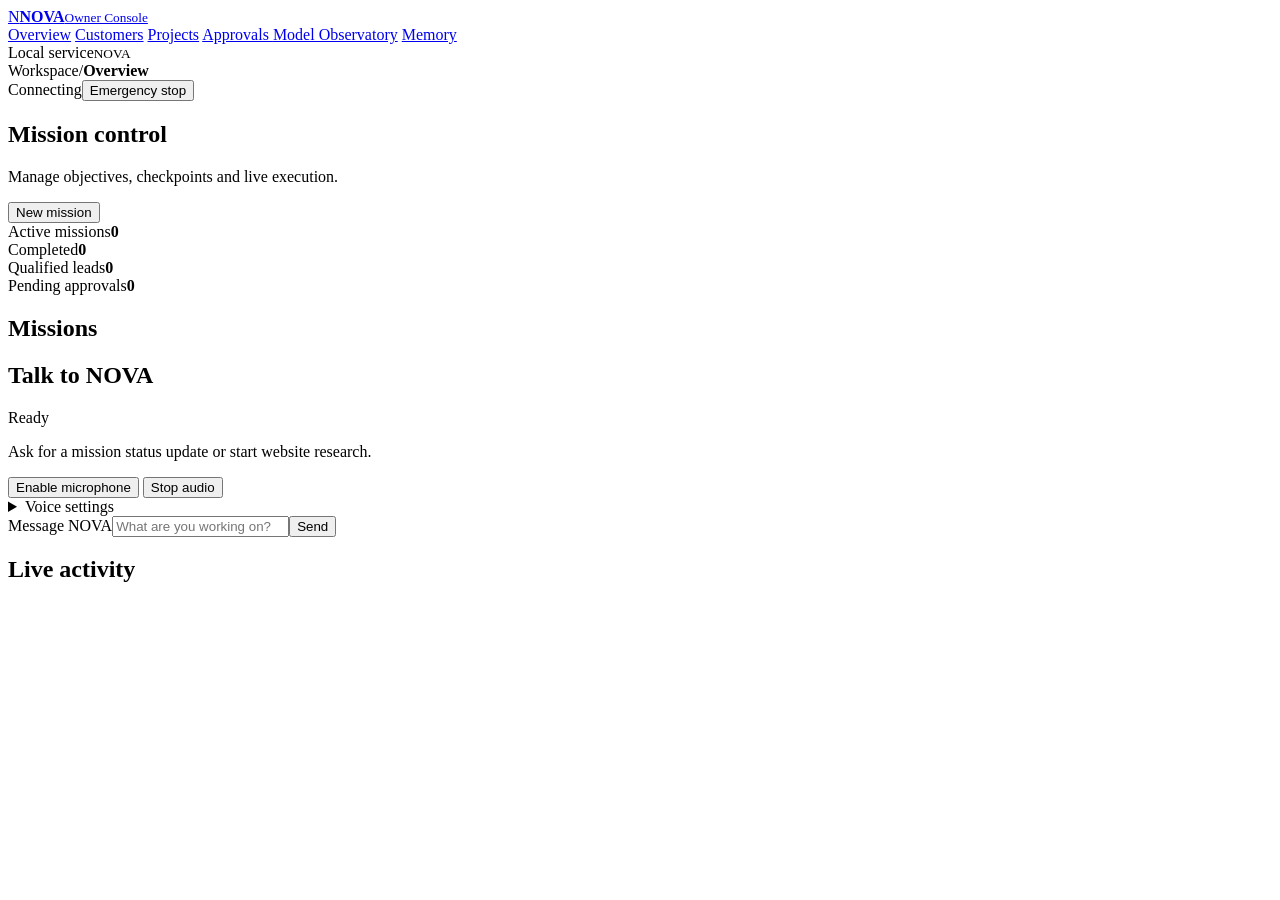
==== nova/static/index.html @ 225dbf3e "Checkpoint NOVA before the 2.0 upgrade" ====
<!doctype html>
<html lang="en">
<head>
<meta charset="utf-8">
<meta name="viewport" content="width=device-width, initial-scale=1">
<title>NOVA | Owner Console</title>
<link rel="stylesheet" href="/static/dashboard.css">
<script src="/static/dashboard.js" type="module"></script>
</head>
<body>
<div class="shell">
  <aside class="sidebar">
    <a class="identity" href="#overview"><span class="mark" aria-hidden="true">N</span><span><strong>NOVA</strong><small>Owner Console</small></span></a>
    <nav aria-label="Workspace">
      <a href="#overview" aria-current="page">Overview</a>
      <a href="#leads">Customers</a>
      <a href="#projects">Projects</a>
      <a href="#approvals">Approvals <span id="review-count" class="nav-count" hidden></span></a>
      <a href="#models">Model Observatory</a>
      <a href="#memory">Memory</a>
    </nav>
    <div class="sidebar-foot"><span class="presence" aria-hidden="true"></span><span>Local service</span><small id="version">NOVA</small></div>
  </aside>
  <main>
    <header class="topbar">
      <div><span class="prefix">Workspace</span><span class="divider" aria-hidden="true">/</span><strong id="breadcrumb">Overview</strong></div>
      <div class="top-actions"><span id="feed-status" class="connection">Connecting</span><button id="stop" class="quiet danger" type="button">Emergency stop</button></div>
    </header>
    <div class="content">
      <p id="banner" class="banner" role="status" hidden></p>
      <section id="overview" class="view">
        <div class="page-heading"><div><h1>Mission control</h1><p>Manage objectives, checkpoints and live execution.</p></div><button id="open-mission" type="button" class="primary">New mission</button></div>
        <div class="metrics" aria-label="Operational totals">
          <div><span>Active missions</span><strong id="active-count">0</strong></div>
          <div><span>Completed</span><strong id="completed-count">0</strong></div>
          <div><span>Qualified leads</span><strong id="qualified-count">0</strong></div>
          <div><span>Pending approvals</span><strong id="pending-count">0</strong></div>
        </div>
        <div class="workgrid">
          <section class="panel missions"><div class="panel-heading"><h2>Missions</h2><span id="mission-count" class="tip"></span></div><div id="tasks" class="list"></div></section>
        <section class="panel conversation">
          <div class="panel-heading"><h2>Talk to NOVA</h2><span id="voice-state" class="pill">Ready</span></div>
          <div class="conversation-body">
            <div id="response" class="response" aria-live="polite"><p>Ask for a mission status update or start website research.</p></div>
            <div class="voice-actions">
              <button id="voice-toggle" type="button" aria-pressed="false" class="secondary">Enable microphone</button>
              <button id="interrupt" type="button" class="quiet">Stop audio</button>
              <span id="voice-metrics" class="tip"></span>
            </div>
            <details class="voice-settings"><summary>Voice settings</summary>
              <div class="voice-controls">
                <label>Voice <select id="voice-choice"><option value="">Configured Magpie voice</option></select></label>
                <label>Volume <input id="volume" type="range" min="0" max="1" step=".1" value=".8"></label>
                <label>Playback speed <input id="rate" type="range" min=".75" max="1.5" step=".05" value="1"></label>
                <label class="check"><input id="headphones" type="checkbox"> Headphone barge-in</label>
                <label class="check"><input id="notifications" type="checkbox"> Speak mission updates</label>
              </div>
              <p class="tip" id="voice-mode">With speakers, use Stop audio before speaking over playback.</p>
            </details>
            <form id="chat" class="chat"><label class="sr-only" for="text">Message NOVA</label><input id="text" name="text" placeholder="What are you working on?" required maxlength="1400" autocomplete="off"><button id="send" class="primary" type="submit">Send</button></form>
          </div>
        </section>
          <section class="panel activity"><div class="panel-heading"><h2>Live activity</h2><span class="tip" id="event-count"></span></div><ol id="events" class="timeline list"></ol></section>
        </div>
      </section>
      <section id="leads" class="view" hidden><div class="page-heading"><div><h1>Customers</h1><p>Public website observations and opportunity scores.</p></div></div><div id="lead-list" class="panel list"></div></section>
      <section id="projects" class="view" hidden><div class="page-heading"><div><h1>Projects</h1><p>Local concepts, verification screenshots and proposal files.</p></div></div><div id="project-list" class="panel list"></div></section>
      <section id="approvals" class="view" hidden><div class="page-heading"><div><h1>Approvals</h1><p>Review the proposal and record your decision.</p></div></div><div id="approval-list" class="panel list"></div></section>
      <section id="models" class="view" hidden>
        <div class="page-heading"><div><h1>Model observatory</h1><p>NVIDIA routes and recorded inference usage.</p></div><button id="check-providers" type="button" class="secondary">Refresh NVIDIA access</button></div>
        <div id="routes" class="panel list"></div><div id="usage" class="panel list"></div>
      </section>
      <section id="memory" class="view" hidden>
        <div class="page-heading"><div><h1>Memory</h1><p>Search recorded observations from completed missions.</p></div></div>
        <form id="memory-form" class="chat standalone"><label class="sr-only" for="memory-query">Search memory</label><input id="memory-query" maxlength="300" placeholder="Search observations"><button type="submit" class="primary">Search</button></form>
        <div id="memory-list" class="panel list"></div>
      </section>
    </div>
  </main>
</div>
<dialog id="mission-dialog">
  <div class="panel-heading"><h2>New mission</h2><button class="quiet" data-close="mission-dialog" type="button">Close</button></div>
  <form id="mission-form" class="dialog-body">
    <label>Mission title<input id="mission-title" required minlength="3" maxlength="140" placeholder="Website review"></label>
    <div class="fields"><label>Workflow<select id="workflow"><option value="website">Website research and concept</option><option value="brief">NVIDIA planning brief</option></select></label>
      <label>Priority<select id="priority"><option value="3">Low</option><option value="5" selected>Normal</option><option value="8">High</option></select></label></div>
    <div id="candidate-fields"><label for="candidates">Public websites</label><textarea id="candidates" rows="4" placeholder="Business name | https://example.com/"></textarea>
      <div class="field-note"><span>One business per line, up to five.</span><button id="load-preset" class="quiet" type="button">Use Hyderabad studio list</button></div>
      <label>Public directory URL instead<input id="directory-url" type="url" maxlength="500" placeholder="https://example.com/business-guide"></label></div>
    <label id="objective-field" hidden>Objective<textarea id="objective" rows="4" maxlength="1600"></textarea></label>
    <div class="fields"><label>Start time <input id="run-at" type="datetime-local"></label><label>Dependency <select id="dependency"><option value="">None</option></select></label></div>
    <p id="form-error" class="form-error" role="alert" hidden></p>
    <button id="queue-mission" class="primary" type="submit">Queue mission</button>
  </form>
</dialog>
<dialog id="details-dialog"><div class="panel-heading"><h2 id="detail-title">Mission details</h2><button class="quiet" data-close="details-dialog" type="button">Close</button></div><div id="detail-body" class="dialog-body"></div></dialog>
</body>
</html>
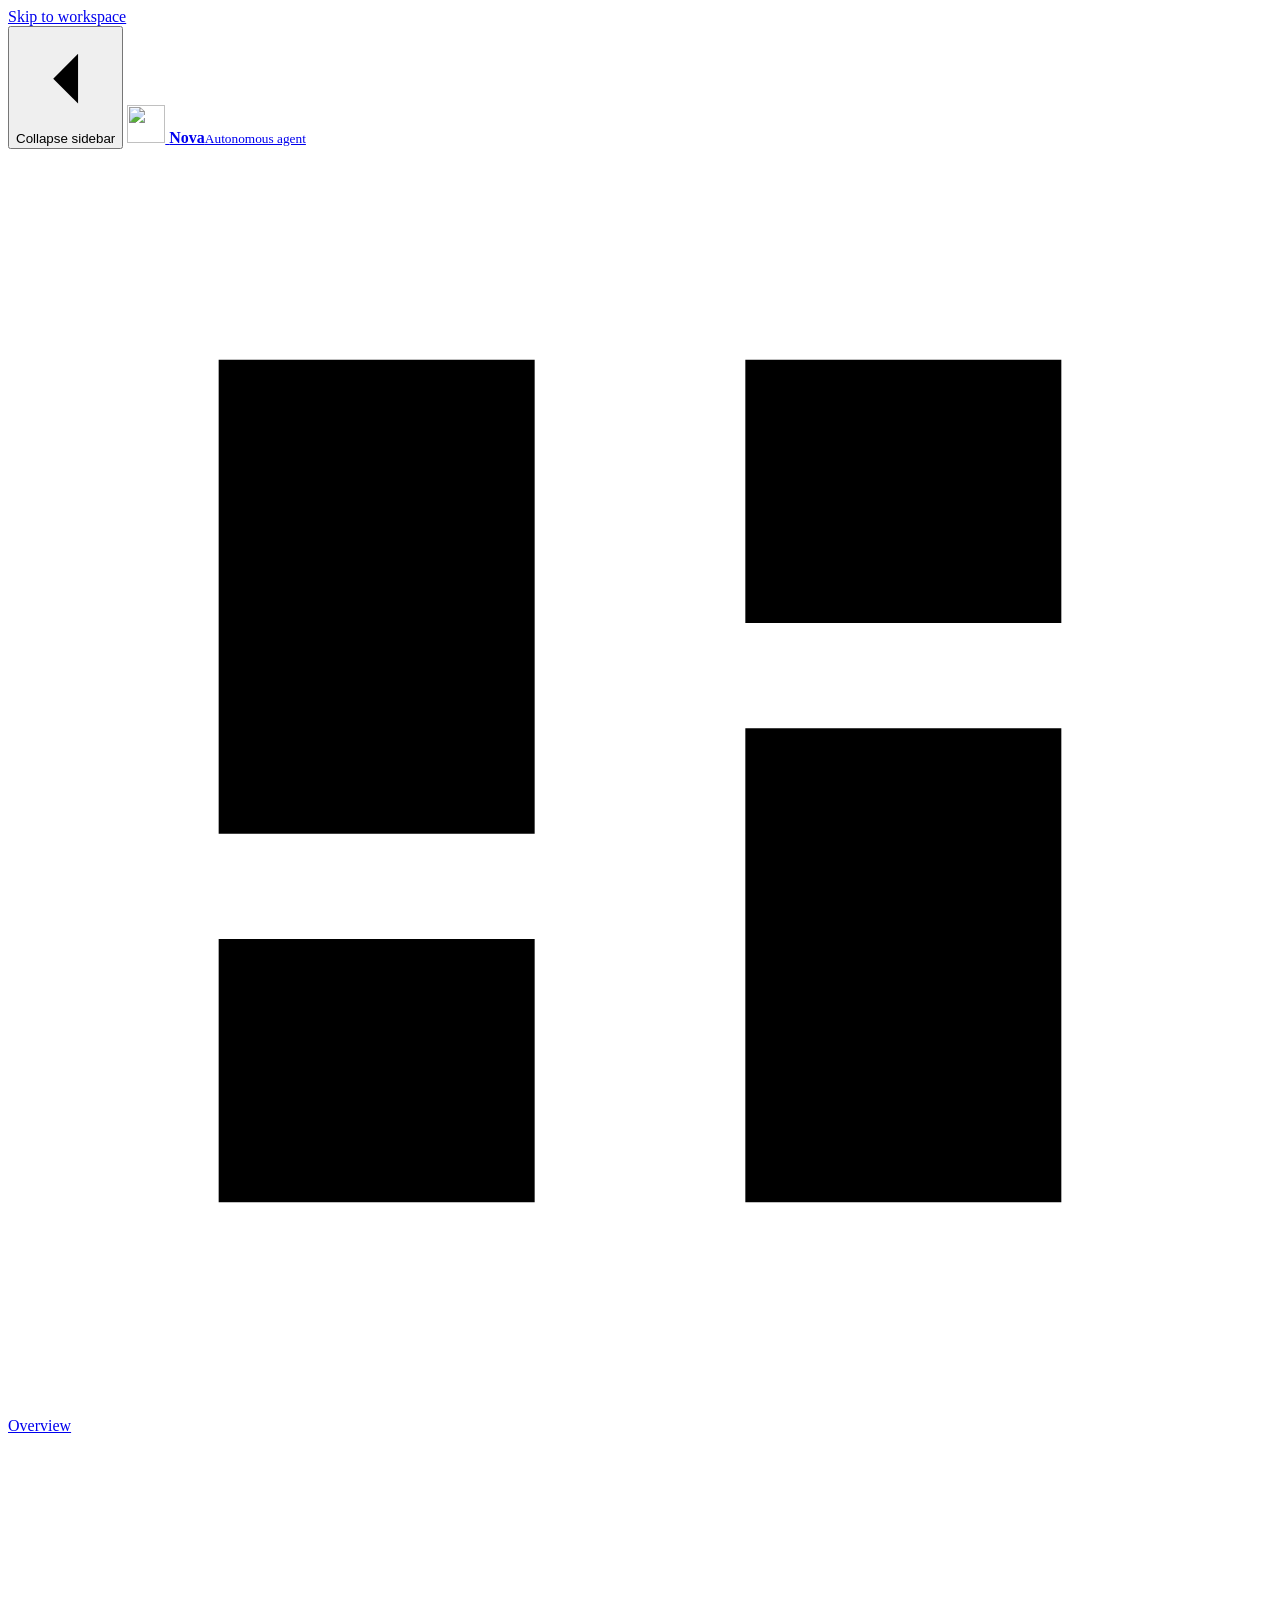
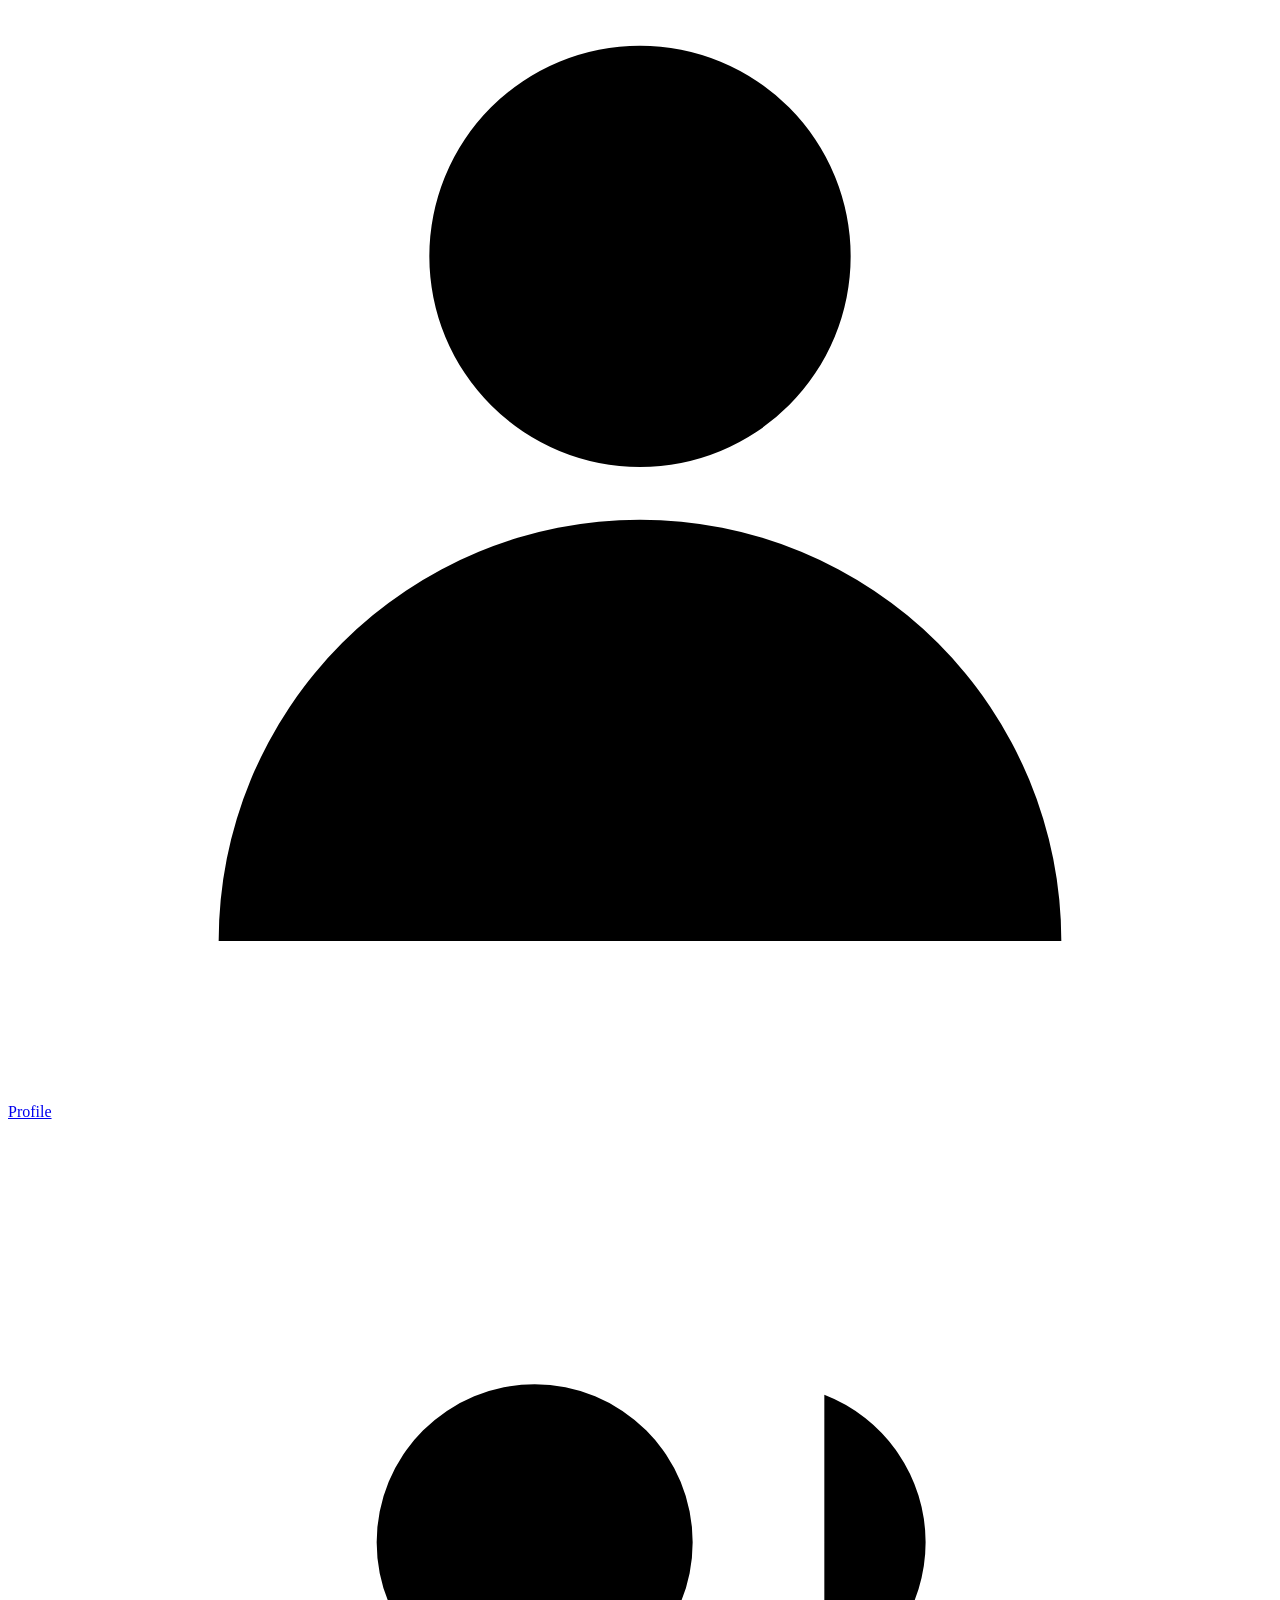
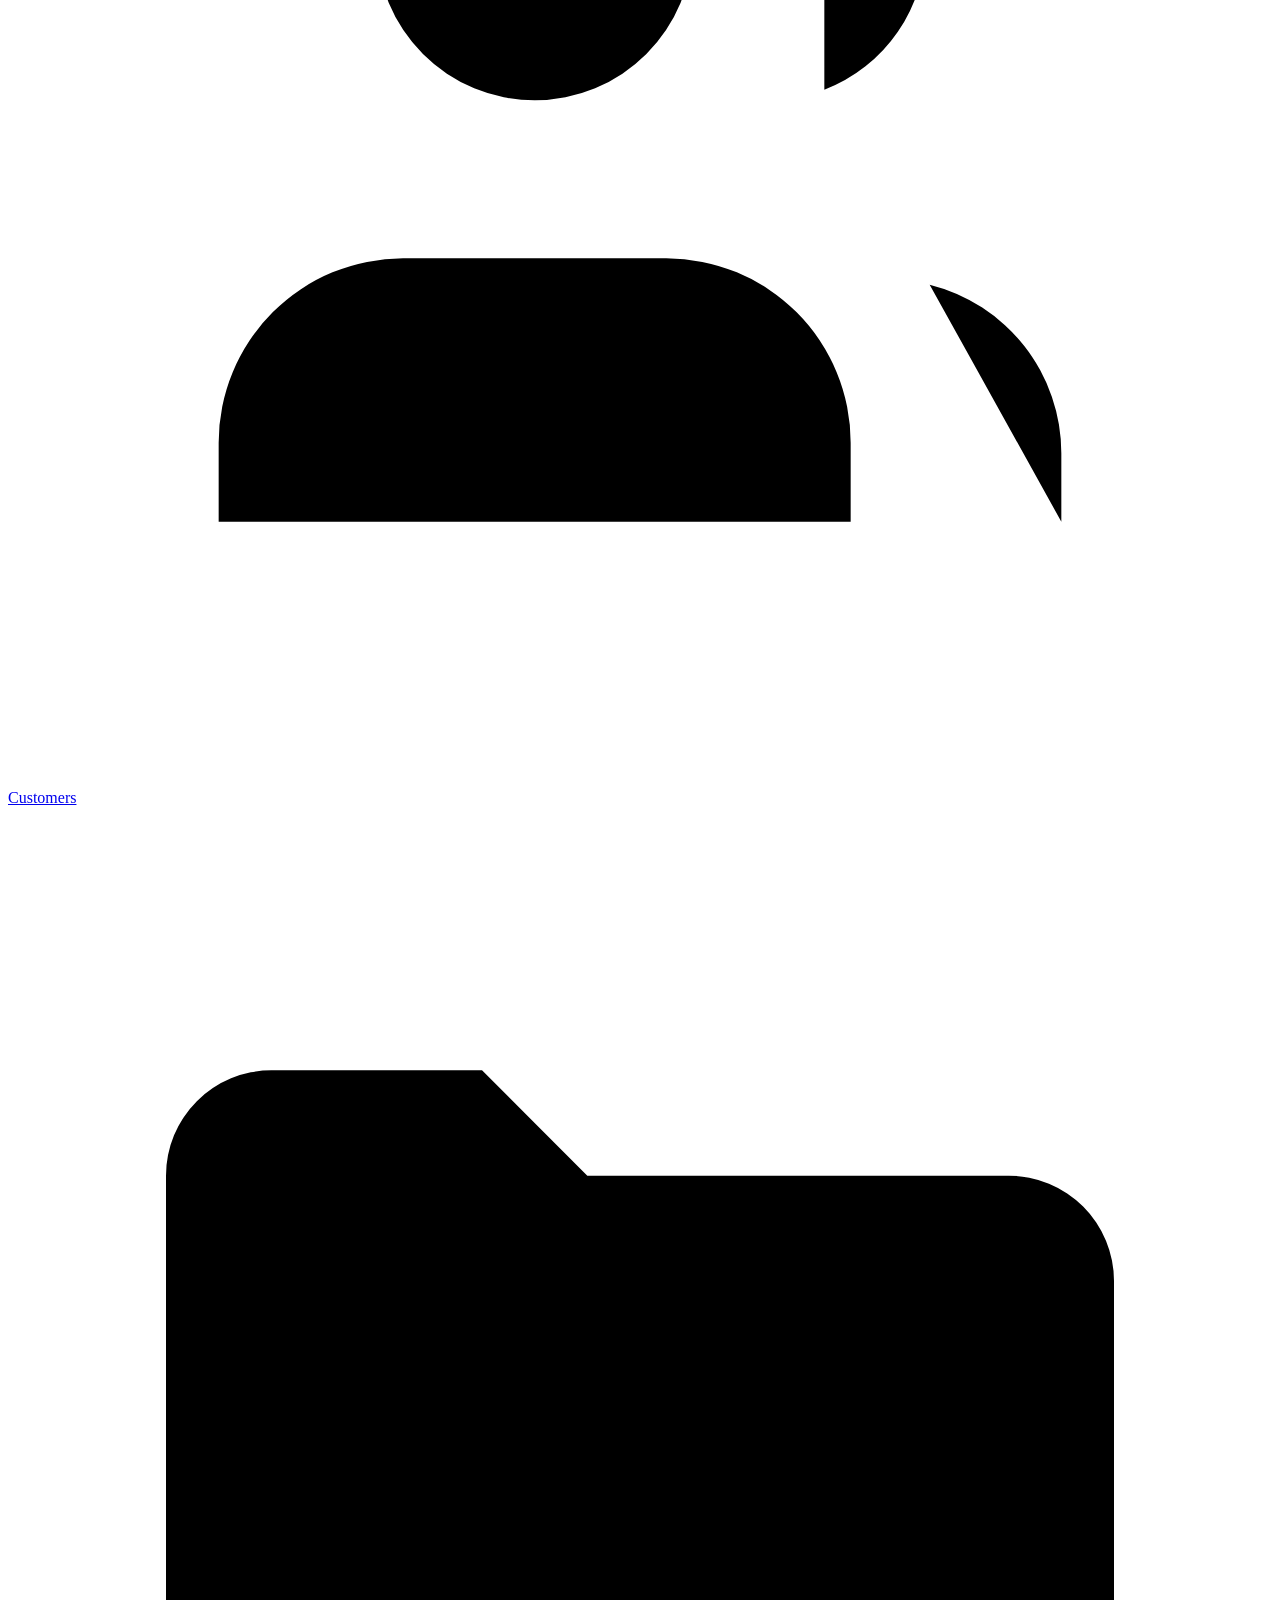
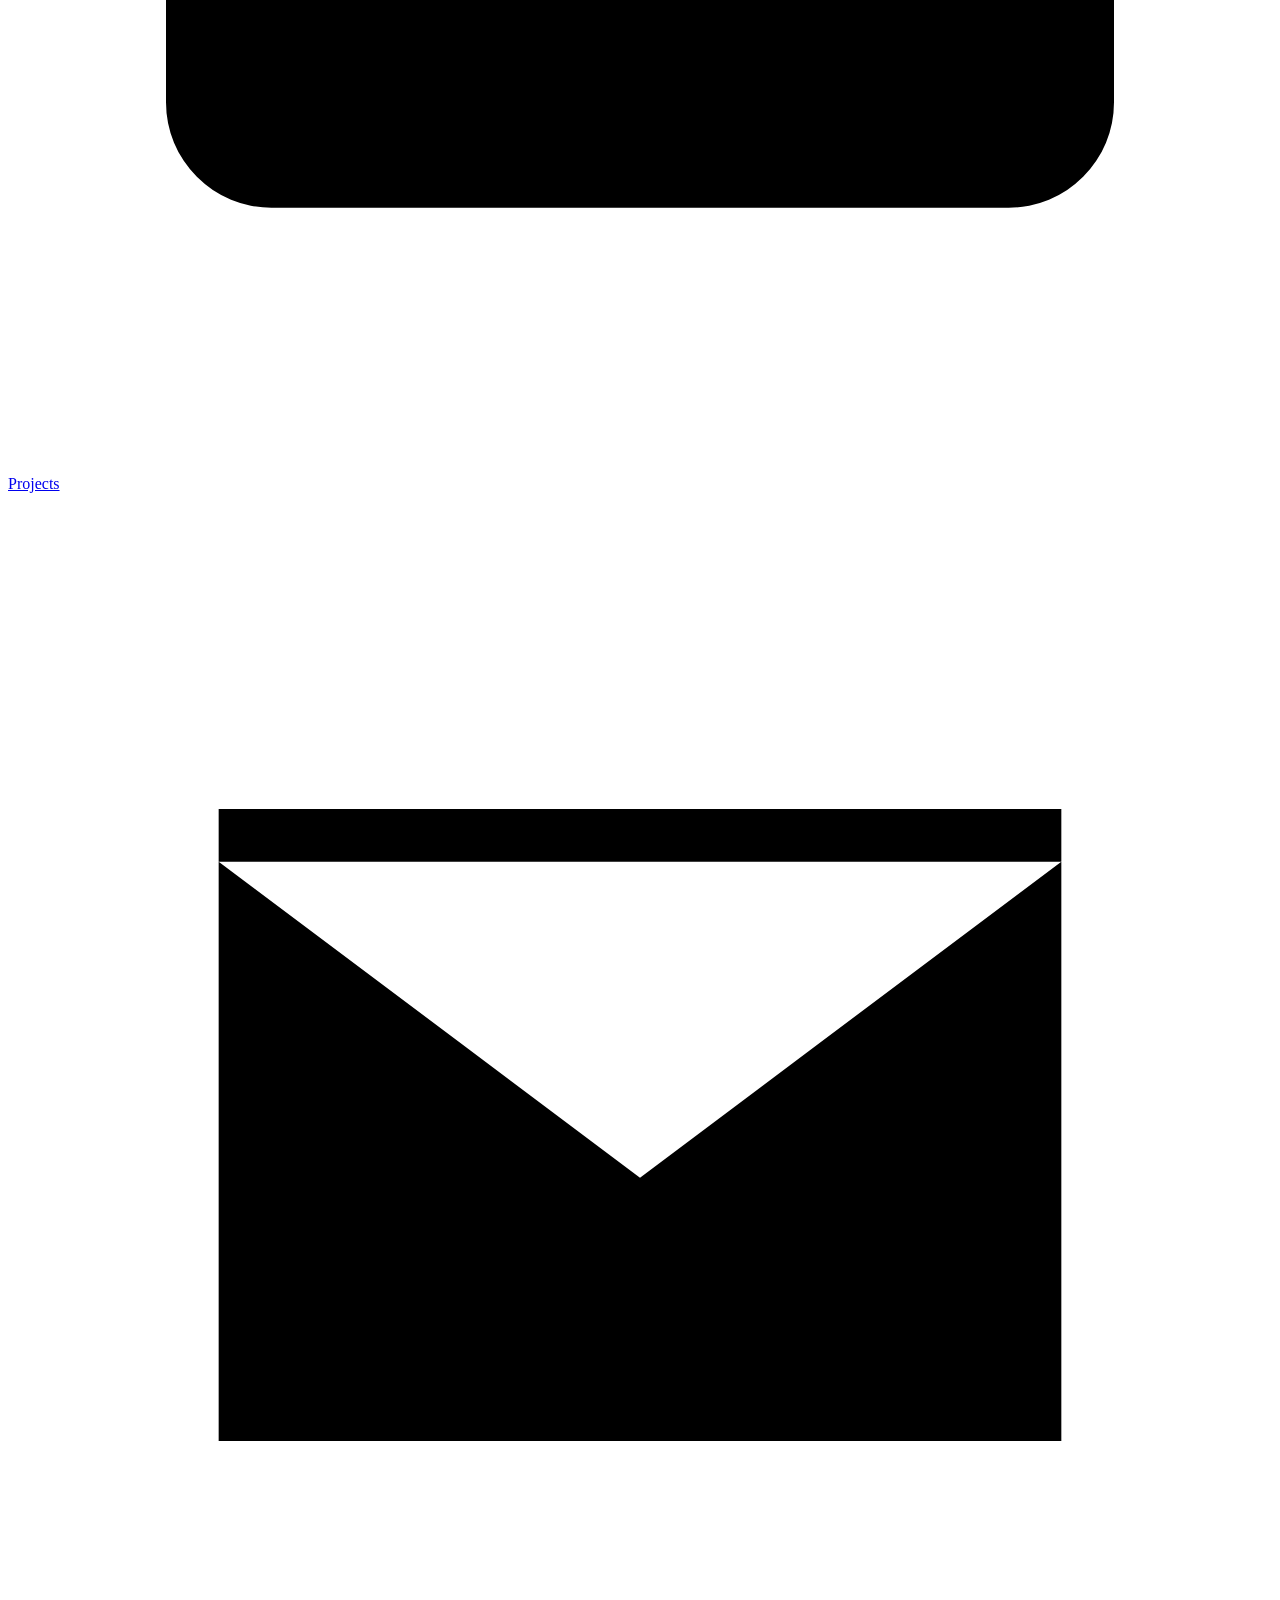
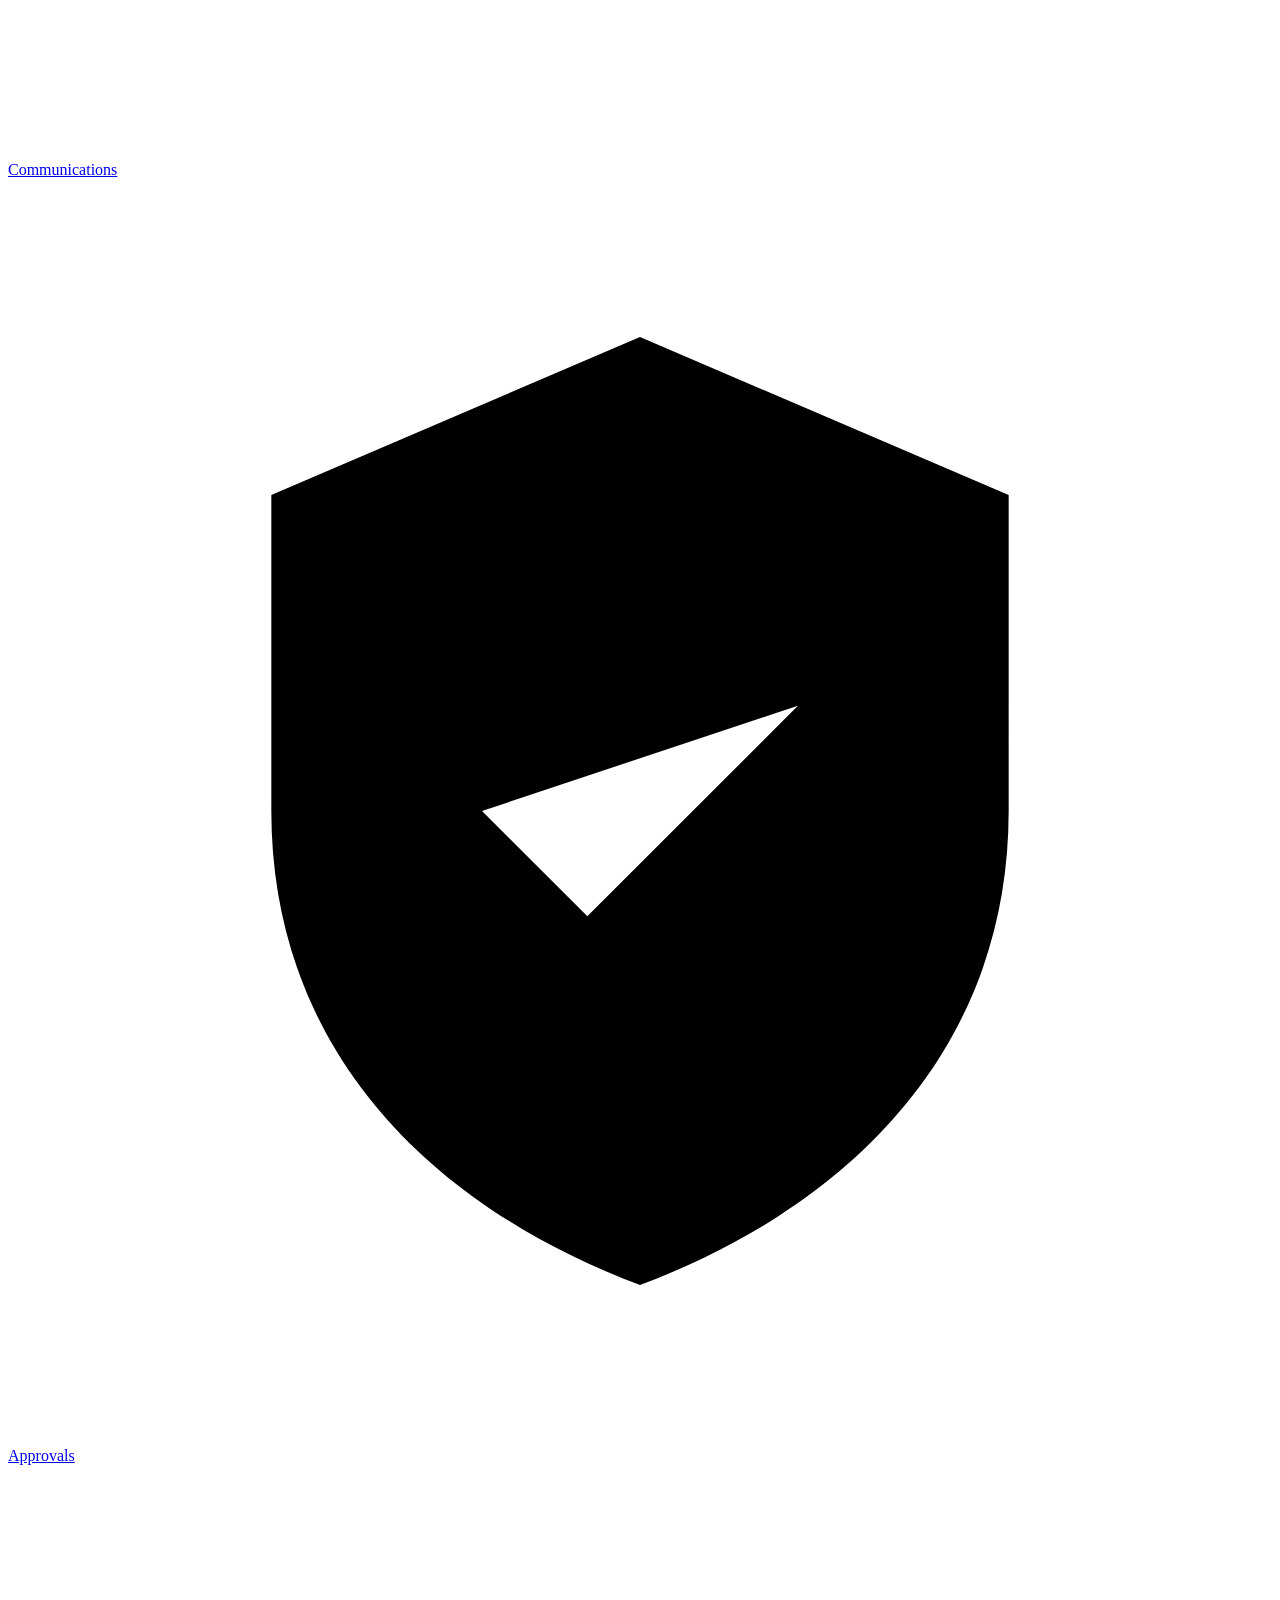
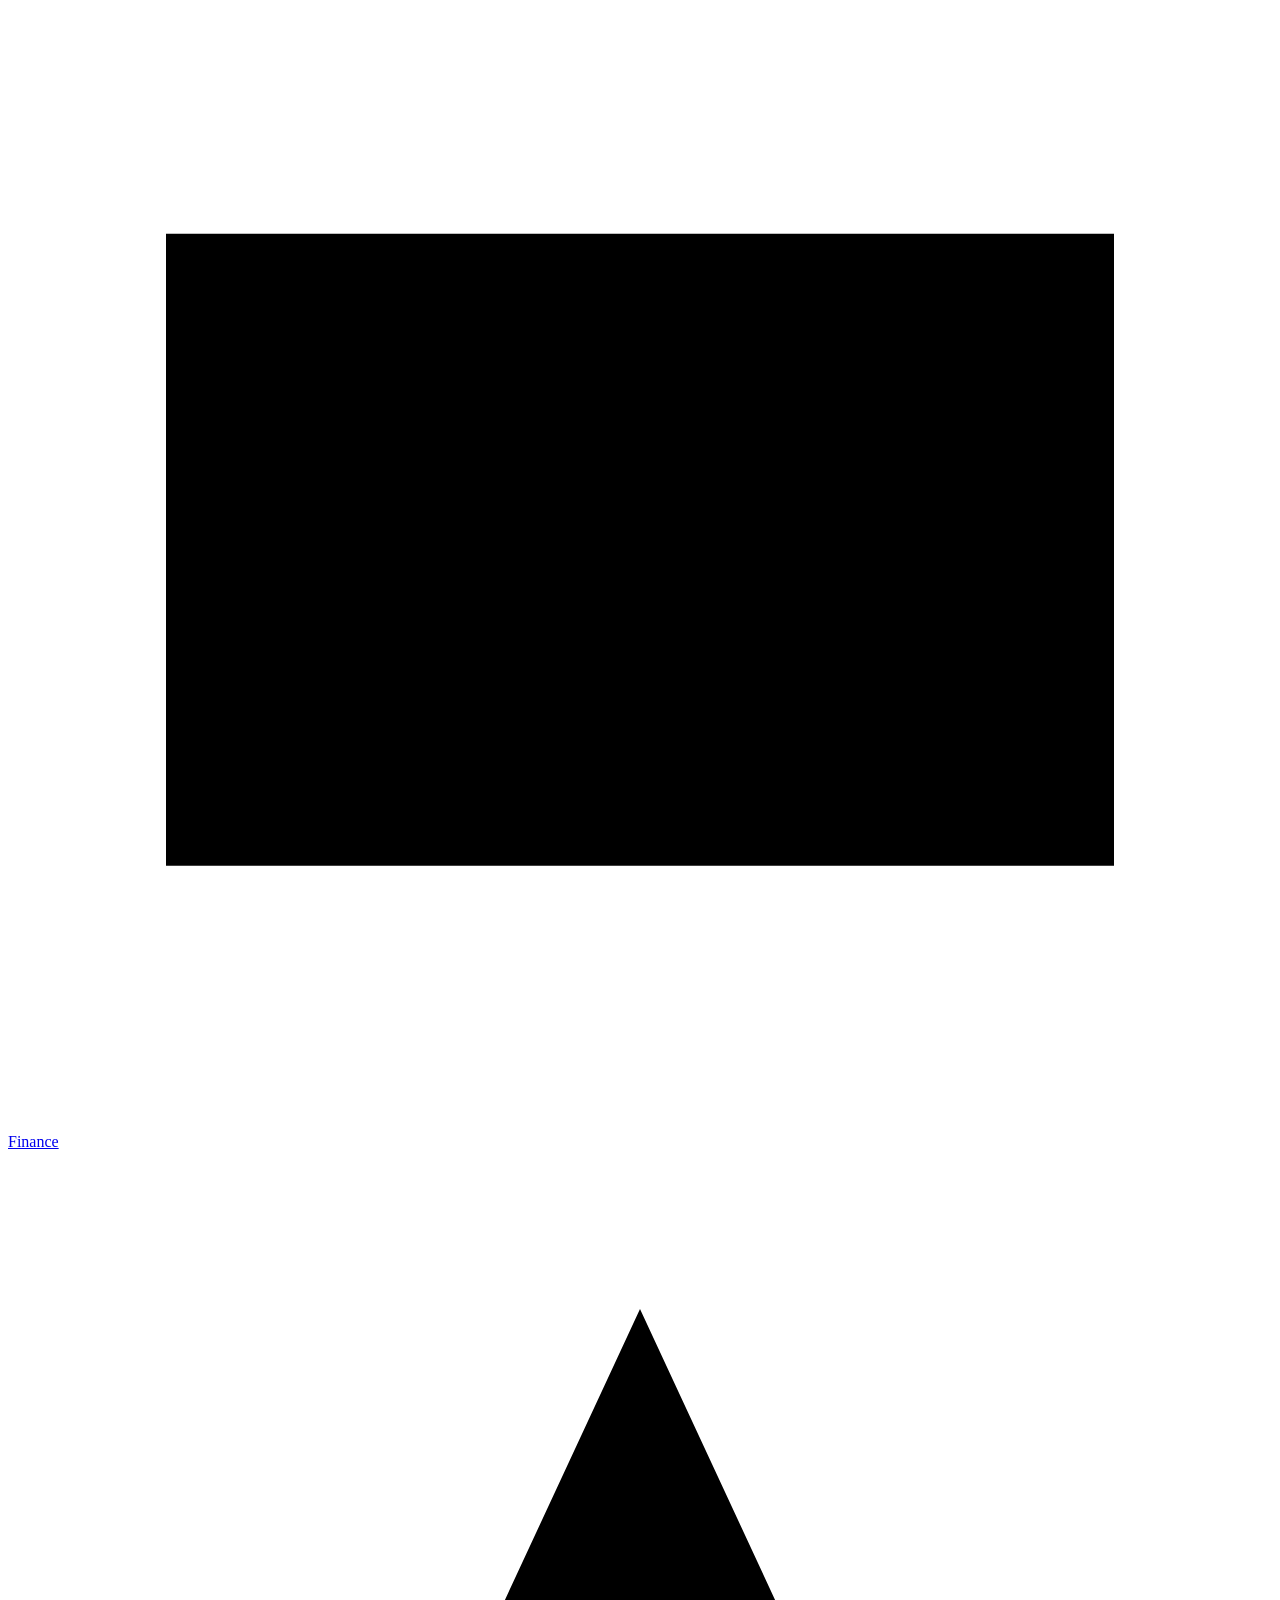
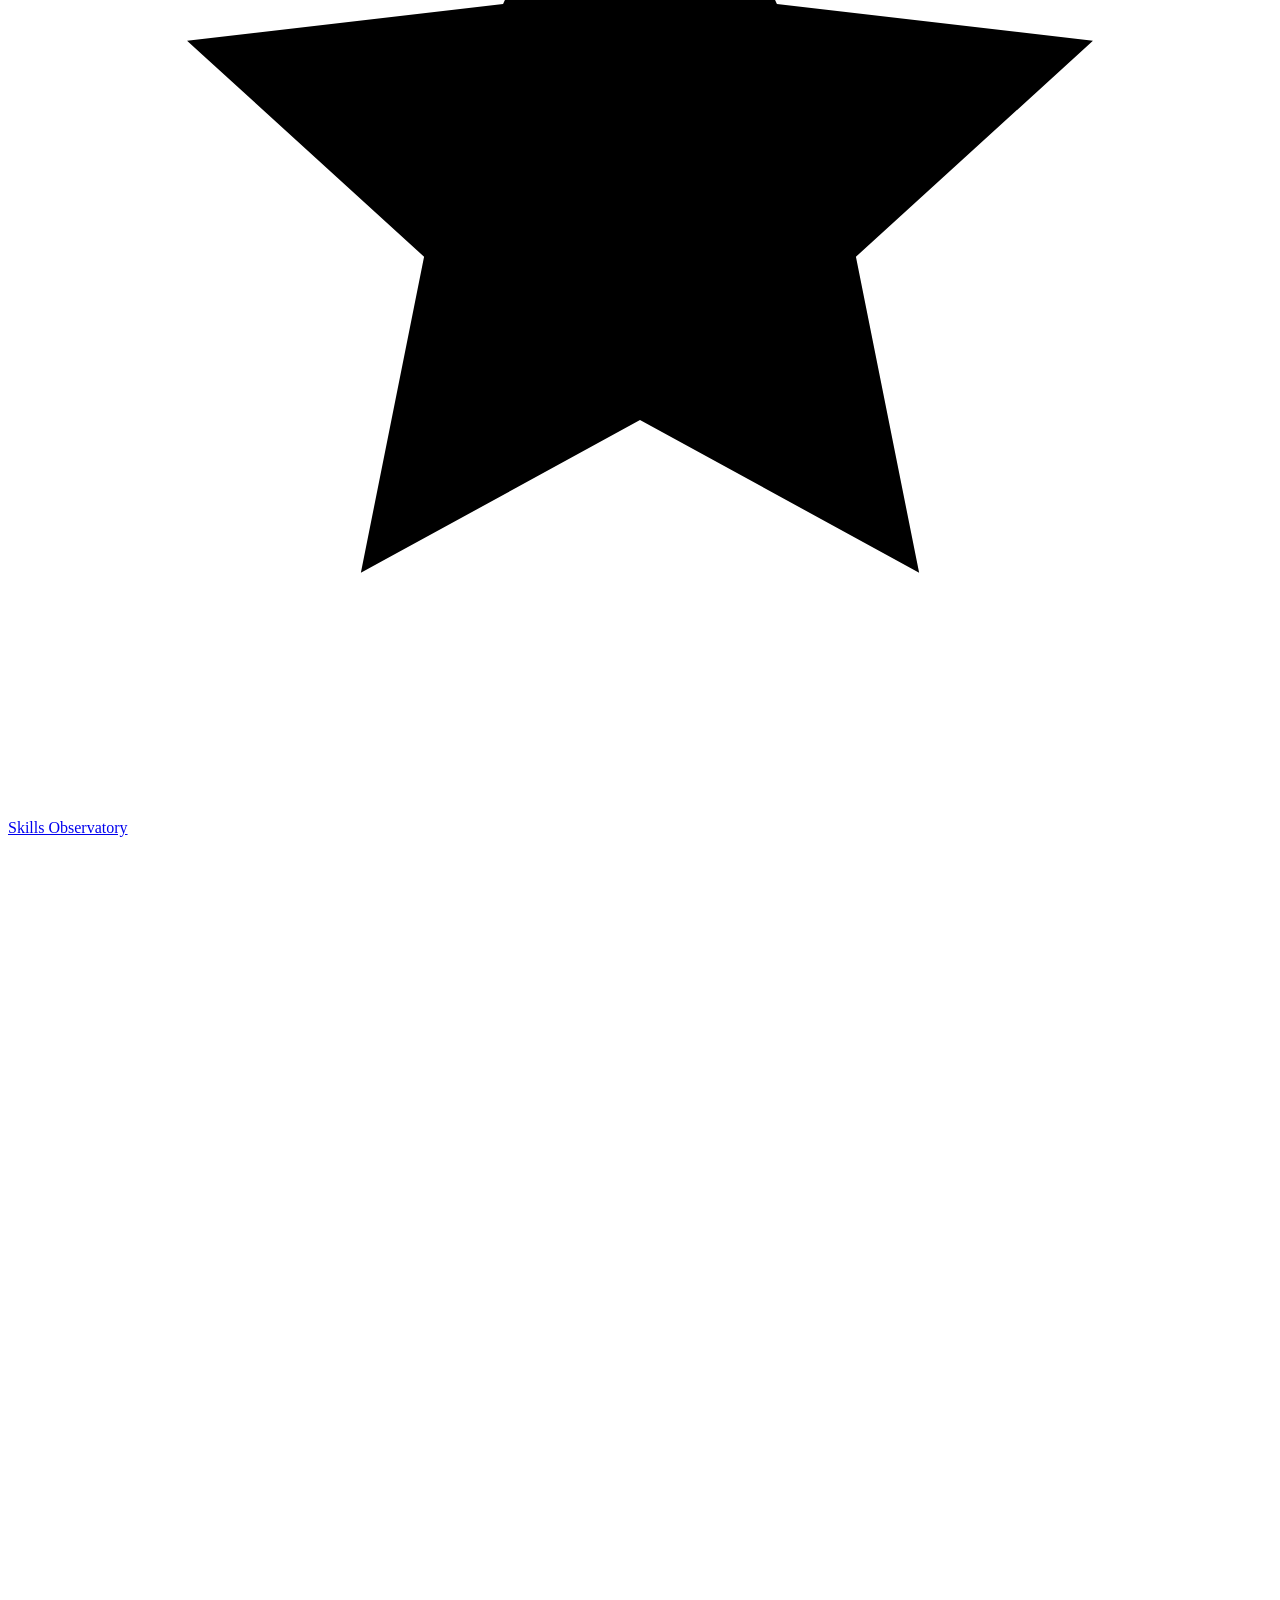
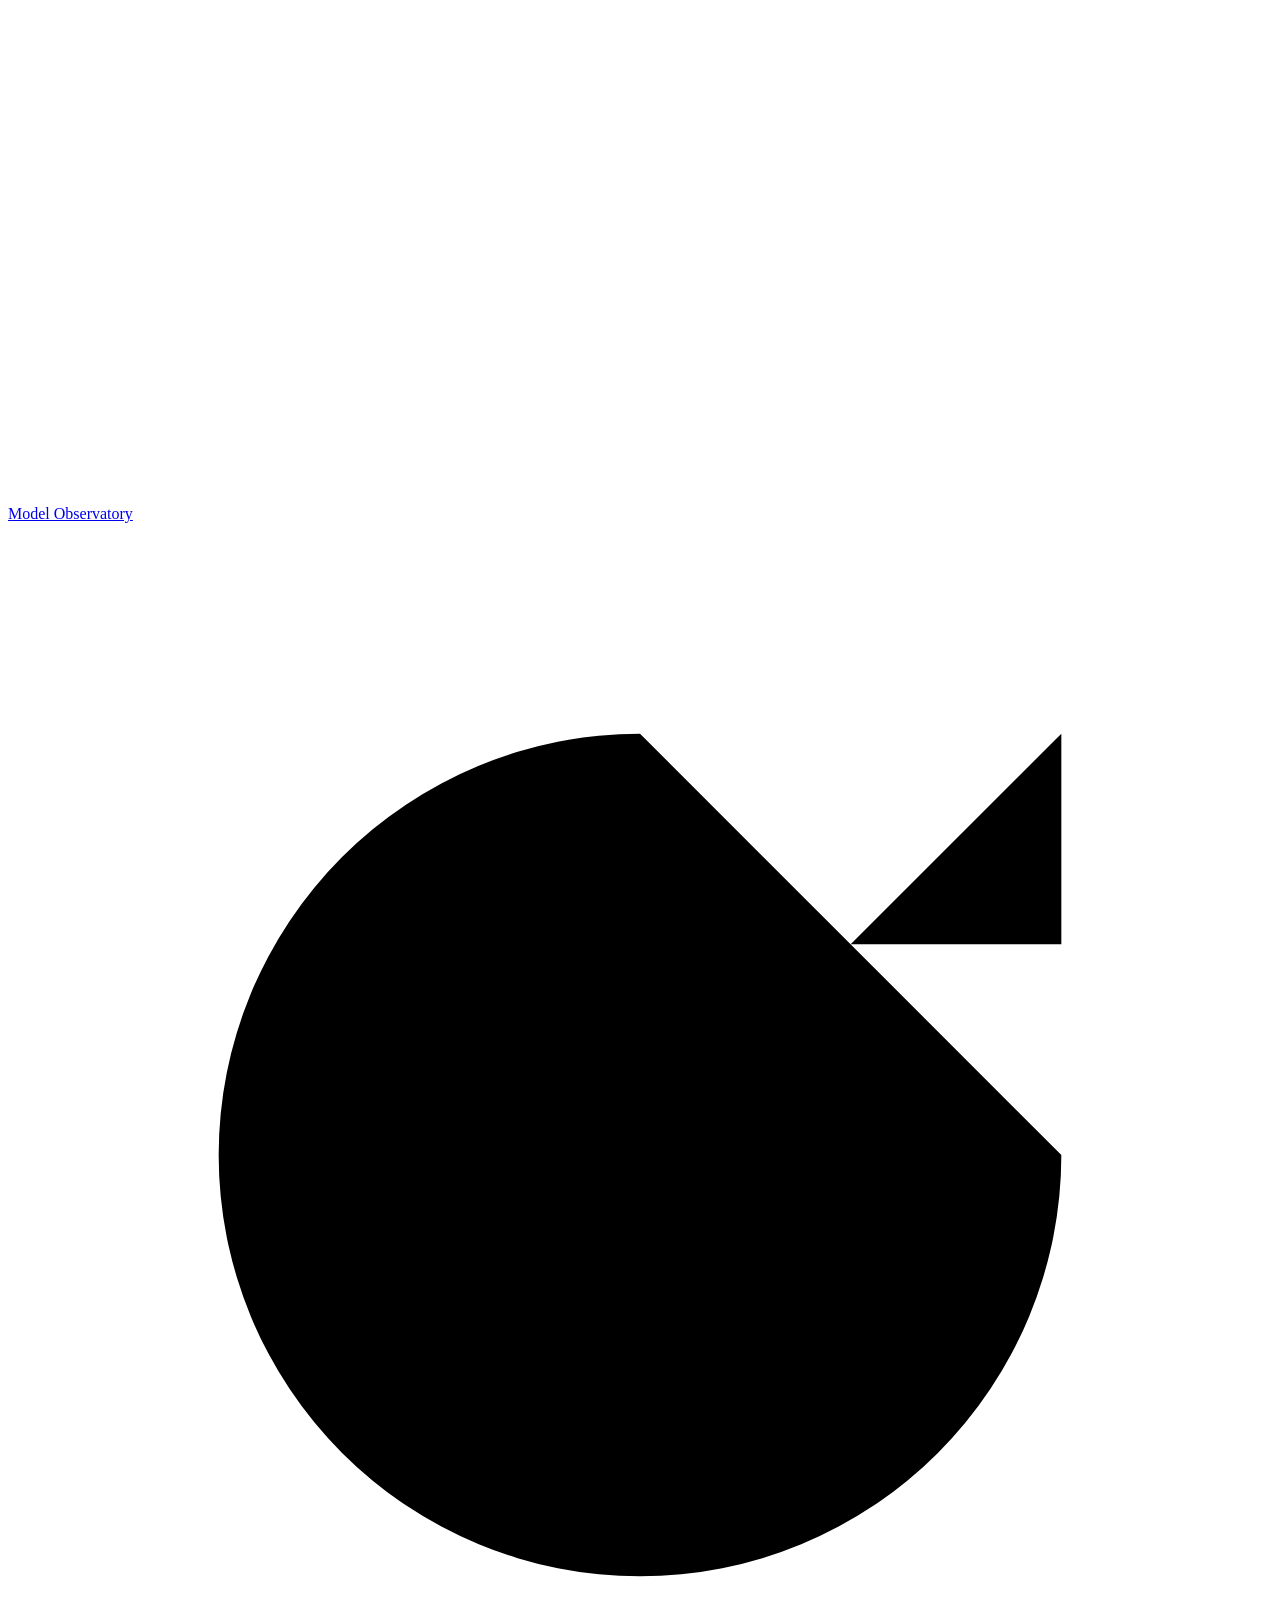
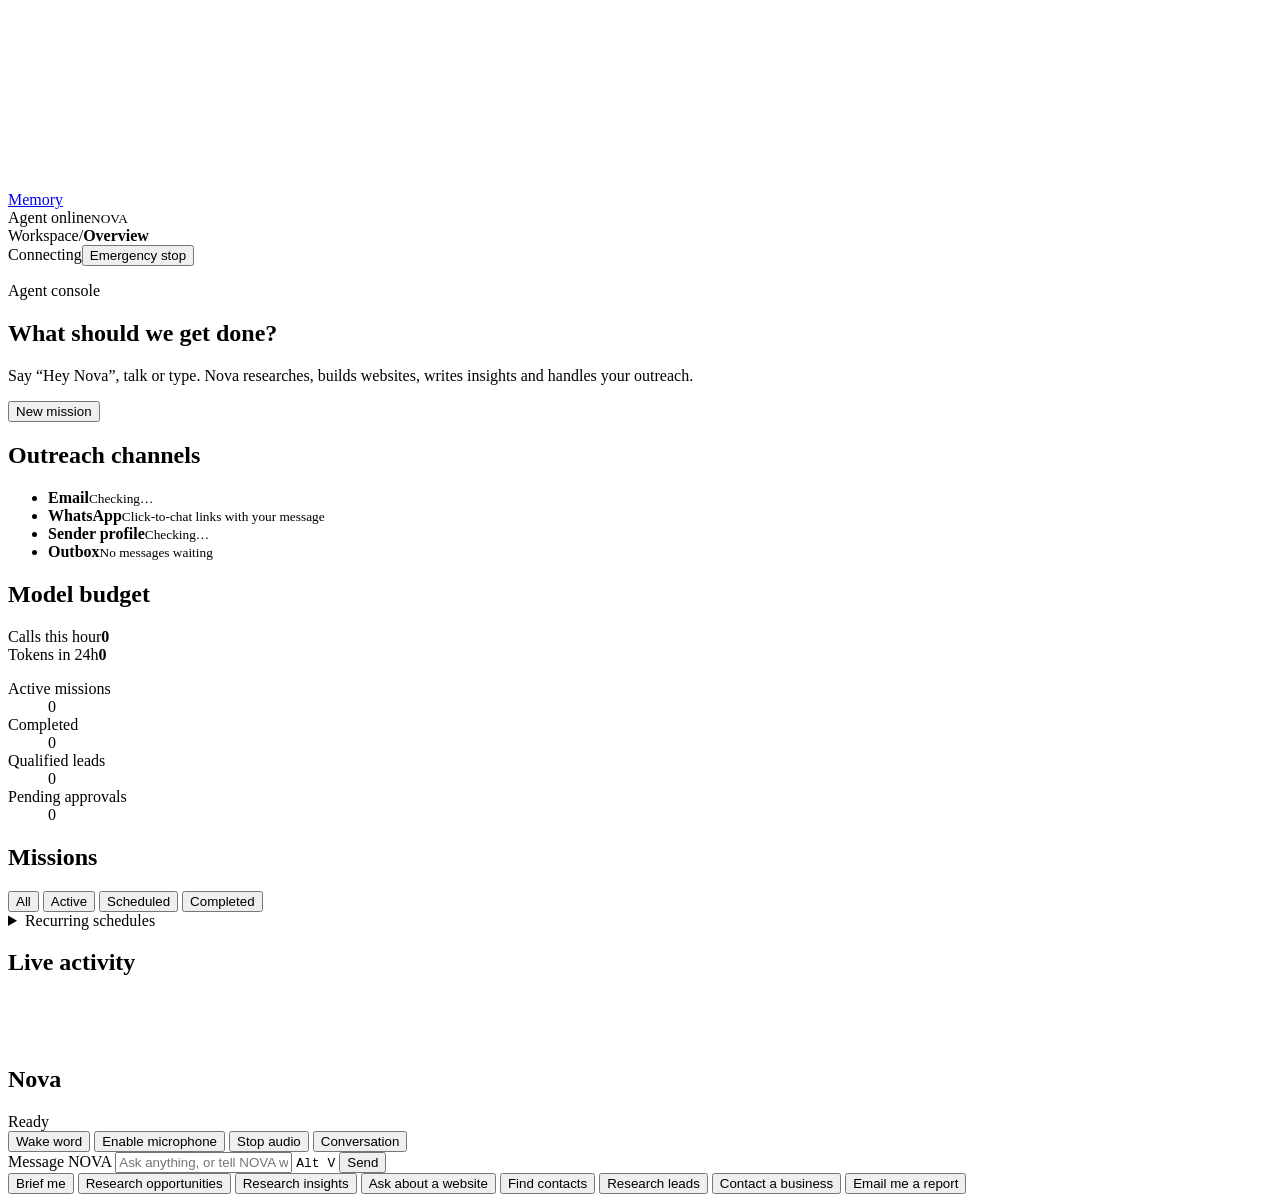
==== commit 98bda98f: "Upgrade NOVA voice agent, dashboard, research and outreach workflows" ====
--- a/nova/static/index.html
+++ b/nova/static/index.html
@@ -3,52 +3,235 @@
 <head>
 <meta charset="utf-8">
 <meta name="viewport" content="width=device-width, initial-scale=1">
-<title>NOVA | Owner Console</title>
+<meta name="theme-color" content="#07090f">
+<title>Nova · Agent Console</title>
+<link rel="icon" type="image/svg+xml" href="/static/brand/mark.svg">
 <link rel="stylesheet" href="/static/dashboard.css">
 <script src="/static/dashboard.js" type="module"></script>
 </head>
 <body>
+<a class="skip" href="#workspace">Skip to workspace</a>
 <div class="shell">
   <aside class="sidebar">
-    <a class="identity" href="#overview"><span class="mark" aria-hidden="true">N</span><span><strong>NOVA</strong><small>Owner Console</small></span></a>
-    <nav aria-label="Workspace">
-      <a href="#overview" aria-current="page">Overview</a>
-      <a href="#leads">Customers</a>
-      <a href="#projects">Projects</a>
-      <a href="#approvals">Approvals <span id="review-count" class="nav-count" hidden></span></a>
-      <a href="#models">Model Observatory</a>
-      <a href="#memory">Memory</a>
+    <button id="sidebar-toggle" class="sidebar-toggle" type="button" aria-expanded="true" aria-controls="sidebar-nav" title="Collapse sidebar ( [ )">
+      <svg viewBox="0 0 24 24" aria-hidden="true"><path d="M15 6l-6 6 6 6"/></svg><span class="sr-only">Collapse sidebar</span></button>
+    <a class="identity" href="#overview" aria-label="NOVA owner console">
+      <img class="brand-mark" src="/static/brand/mark.svg" alt="" width="38" height="38">
+      <span class="identity-text"><strong class="wordmark">Nova</strong><small>Autonomous agent</small></span>
+    </a>
+    <nav id="sidebar-nav" aria-label="Workspace">
+      <a href="#overview" aria-current="page" title="Overview"><svg class="nav-icon" viewBox="0 0 24 24" aria-hidden="true"><path d="M4 13h6V4H4zm0 7h6v-5H4zm10 0h6v-9h-6zm0-16v5h6V4z"/></svg><span class="nav-label">Overview</span></a>
+      <a href="#profile" title="Profile"><svg class="nav-icon" viewBox="0 0 24 24" aria-hidden="true"><path d="M12 12a4 4 0 1 0 0-8 4 4 0 0 0 0 8zM4 21a8 8 0 0 1 16 0"/></svg><span class="nav-label">Profile</span></a>
+      <a href="#leads" title="Customers"><svg class="nav-icon" viewBox="0 0 24 24" aria-hidden="true"><path d="M16 19v-1.5a3.5 3.5 0 0 0-3.5-3.5h-5A3.5 3.5 0 0 0 4 17.5V19M10 11a3 3 0 1 0 0-6 3 3 0 0 0 0 6zm10 8v-1.3a3.3 3.3 0 0 0-2.5-3.2M15.5 5.2a3 3 0 0 1 0 5.6"/></svg><span class="nav-label">Customers</span></a>
+      <a href="#projects" title="Projects"><svg class="nav-icon" viewBox="0 0 24 24" aria-hidden="true"><path d="M3 7a2 2 0 0 1 2-2h4l2 2h8a2 2 0 0 1 2 2v8a2 2 0 0 1-2 2H5a2 2 0 0 1-2-2z"/></svg><span class="nav-label">Projects</span></a>
+      <a href="#communications" title="Communications"><svg class="nav-icon" viewBox="0 0 24 24" aria-hidden="true"><path d="M4 6h16v12H4zM4 7l8 6 8-6"/></svg><span class="nav-label">Communications</span></a>
+      <a href="#approvals" title="Approvals"><svg class="nav-icon" viewBox="0 0 24 24" aria-hidden="true"><path d="M9 12l2 2 4-4M12 3l7 3v6c0 4.5-3 7.5-7 9-4-1.5-7-4.5-7-9V6z"/></svg><span class="nav-label">Approvals</span><span id="review-count" class="nav-count" hidden></span></a>
+      <a href="#finance" title="Finance"><svg class="nav-icon" viewBox="0 0 24 24" aria-hidden="true"><path d="M3 7h18v12H3zM3 11h18M7 15h3"/></svg><span class="nav-label">Finance</span></a>
+      <a href="#skills" title="Skills Observatory"><svg class="nav-icon" viewBox="0 0 24 24" aria-hidden="true"><path d="M12 3l2.6 5.6 6 .7-4.5 4.1 1.2 6L12 16.5 6.7 19.4l1.2-6L3.4 9.3l6-.7z"/></svg><span class="nav-label">Skills Observatory</span></a>
+      <a href="#models" title="Model Observatory"><svg class="nav-icon" viewBox="0 0 24 24" aria-hidden="true"><path d="M4 20V10M10 20V4M16 20v-7M22 20H2"/></svg><span class="nav-label">Model Observatory</span></a>
+      <a href="#memory" title="Memory"><svg class="nav-icon" viewBox="0 0 24 24" aria-hidden="true"><path d="M12 4a8 8 0 1 0 8 8M12 8v4l3 2M20 4v4h-4"/></svg><span class="nav-label">Memory</span></a>
     </nav>
-    <div class="sidebar-foot"><span class="presence" aria-hidden="true"></span><span>Local service</span><small id="version">NOVA</small></div>
+    <a class="owner-chip" href="#profile" id="owner-chip" hidden><span class="avatar" id="owner-initials">MR</span><span class="owner-text"><strong id="owner-name"></strong><small id="owner-headline"></small></span></a>
+    <div class="sidebar-foot"><span class="presence" aria-hidden="true"></span><span>Agent online</span><small id="version">NOVA</small></div>
   </aside>
-  <main>
+  <main id="workspace">
     <header class="topbar">
-      <div><span class="prefix">Workspace</span><span class="divider" aria-hidden="true">/</span><strong id="breadcrumb">Overview</strong></div>
+      <div class="breadcrumb"><span class="prefix">Workspace</span><span class="divider" aria-hidden="true">/</span><strong id="breadcrumb">Overview</strong></div>
       <div class="top-actions"><span id="feed-status" class="connection">Connecting</span><button id="stop" class="quiet danger" type="button">Emergency stop</button></div>
     </header>
     <div class="content">
       <p id="banner" class="banner" role="status" hidden></p>
       <section id="overview" class="view">
-        <div class="page-heading"><div><h1>Mission control</h1><p>Manage objectives, checkpoints and live execution.</p></div><button id="open-mission" type="button" class="primary">New mission</button></div>
-        <div class="metrics" aria-label="Operational totals">
-          <div><span>Active missions</span><strong id="active-count">0</strong></div>
-          <div><span>Completed</span><strong id="completed-count">0</strong></div>
-          <div><span>Qualified leads</span><strong id="qualified-count">0</strong></div>
-          <div><span>Pending approvals</span><strong id="pending-count">0</strong></div>
-        </div>
+        <div class="page-heading overview-heading">
+          <div><p class="eyebrow" id="greeting">Agent console</p><h1>What should we get done?</h1>
+            <p id="overview-sub">Say “Hey Nova”, talk or type. Nova researches, builds websites, writes insights and handles your outreach.</p></div>
+          <button id="open-mission" type="button" class="primary new-mission">New mission</button>
+        </div>
+        <div class="command-grid">
+          <div id="voice-home"></div>
+          <aside class="side-stack" aria-label="Agent status">
+            <section class="panel status-card" aria-labelledby="channels-title">
+              <div class="panel-heading"><h2 id="channels-title">Outreach channels</h2></div>
+              <ul class="channel-list">
+                <li><span class="channel-dot" id="email-dot"></span><div><strong>Email</strong><small id="email-status">Checking…</small></div></li>
+                <li><span class="channel-dot" data-ok="true"></span><div><strong>WhatsApp</strong><small>Click-to-chat links with your message</small></div></li>
+                <li><span class="channel-dot" id="profile-dot"></span><div><strong>Sender profile</strong><small id="profile-status">Checking…</small></div></li>
+                <li><span class="channel-dot" id="outbox-dot"></span><div><strong>Outbox</strong><small id="outbox-status">No messages waiting</small></div></li>
+              </ul>
+            </section>
+            <section class="panel status-card" aria-labelledby="budget-title">
+              <div class="panel-heading"><h2 id="budget-title">Model budget</h2><span class="tip" id="agent-model"></span></div>
+              <div class="meter"><div class="meter-label"><span>Calls this hour</span><strong id="calls-used">0</strong></div><div class="bar"><i id="calls-bar"></i></div></div>
+              <div class="meter"><div class="meter-label"><span>Tokens in 24h</span><strong id="tokens-used">0</strong></div><div class="bar"><i id="tokens-bar"></i></div></div>
+            </section>
+            <section id="featured-project" class="feature panel" aria-label="Latest website project" hidden>
+              <div class="feature-visual"><img id="feature-image" alt="" loading="lazy"></div>
+              <div class="feature-body"><div><p class="feature-label">Latest verified concept</p><h2 id="feature-title"></h2></div>
+                <button id="feature-open" class="secondary" type="button">Open</button></div>
+            </section>
+          </aside>
+        </div>
+        <dl class="metrics" aria-label="Operational totals">
+          <div><dt>Active missions</dt><dd id="active-count">0</dd></div>
+          <div><dt>Completed</dt><dd id="completed-count">0</dd></div>
+          <div><dt>Qualified leads</dt><dd id="qualified-count">0</dd></div>
+          <div><dt>Pending approvals</dt><dd id="pending-count">0</dd></div>
+        </dl>
         <div class="workgrid">
-          <section class="panel missions"><div class="panel-heading"><h2>Missions</h2><span id="mission-count" class="tip"></span></div><div id="tasks" class="list"></div></section>
-        <section class="panel conversation">
-          <div class="panel-heading"><h2>Talk to NOVA</h2><span id="voice-state" class="pill">Ready</span></div>
-          <div class="conversation-body">
-            <div id="response" class="response" aria-live="polite"><p>Ask for a mission status update or start website research.</p></div>
-            <div class="voice-actions">
-              <button id="voice-toggle" type="button" aria-pressed="false" class="secondary">Enable microphone</button>
-              <button id="interrupt" type="button" class="quiet">Stop audio</button>
-              <span id="voice-metrics" class="tip"></span>
+          <section class="panel missions">
+            <div class="panel-heading"><h2>Missions</h2><span id="mission-count" class="tip"></span></div>
+            <div class="mission-filters" aria-label="Filter missions">
+              <button type="button" data-filter="all" aria-pressed="true">All</button>
+              <button type="button" data-filter="active" aria-pressed="false">Active</button>
+              <button type="button" data-filter="scheduled" aria-pressed="false">Scheduled</button>
+              <button type="button" data-filter="completed" aria-pressed="false">Completed</button>
             </div>
+            <div id="tasks" class="list"></div>
+            <details class="schedules"><summary>Recurring schedules <span id="schedule-count" class="tip"></span></summary><div id="schedule-list" class="list"></div></details>
+          </section>
+          <section class="panel activity">
+            <div class="panel-heading"><h2>Live activity</h2><span class="tip" id="event-count"></span></div>
+            <ol id="events" class="timeline list"></ol>
+          </section>
+        </div>
+      </section>
+      <section id="profile" class="view" hidden>
+        <article class="profile-hero panel">
+          <div class="profile-id">
+            <div class="profile-avatar" id="profile-avatar" aria-hidden="true">MR</div>
+            <div>
+              <p class="eyebrow">Who NOVA works for</p>
+              <h1 id="profile-name">Your profile</h1>
+              <p class="profile-headline" id="profile-headline"></p>
+              <p class="profile-meta" id="profile-meta"></p>
+              <div class="profile-links" id="profile-links"></div>
+            </div>
+          </div>
+          <dl class="profile-stats" id="profile-stats"></dl>
+          <p class="profile-status" id="profile-status-line"></p>
+          <p class="profile-summary" id="profile-summary"></p>
+          <div class="profile-actions">
+            <button type="button" class="primary" data-prompt="Find research opportunities abroad that fit my profile">Find research opportunities</button>
+            <button type="button" class="secondary" data-prompt="Suggest one original, publishable research project that builds on my existing work">Next research idea</button>
+            <button type="button" class="secondary" data-prompt="Summarise the latest developments in AI evaluation and reproducibility relevant to my research">Research insights</button>
+            <button type="button" class="quiet" id="edit-profile">Edit profile</button>
+          </div>
+        </article>
+        <div class="profile-grid">
+          <section class="resume-section"><h2>Experience</h2><ol class="timeline-cv" id="profile-experience"></ol></section>
+          <section class="resume-section"><h2>Research &amp; publications</h2><div id="profile-publications" class="pub-list"></div></section>
+          <section class="resume-section wide"><h2>Projects</h2><div id="profile-projects" class="project-cards"></div></section>
+          <section class="resume-section"><h2>Technical skills</h2><div id="profile-skills"></div></section>
+          <section class="resume-section"><h2>Direction</h2><ul id="profile-goals" class="goal-list"></ul><h3 class="sub-rule">Focus areas</h3><div id="profile-focus" class="chips"></div></section>
+          <section class="resume-section"><h2>Achievements</h2><ul id="profile-achievements" class="plain-list"></ul><h3 class="sub-rule">Education</h3><div id="profile-education"></div></section>
+          <section class="resume-section"><h2>How NOVA works for you</h2><ul id="profile-rules" class="rule-list"></ul></section>
+        </div>
+      </section>
+      <section id="leads" class="view" hidden>
+        <div class="page-heading"><div><h1>Customers</h1><p>Verified business evidence and opportunity scores.</p></div></div>
+        <div id="lead-list" class="panel list"></div>
+      </section>
+      <section id="projects" class="view" hidden>
+        <div class="page-heading"><div><h1>Projects</h1><p>Review local sites, design decisions and verification evidence.</p></div></div>
+        <div class="studio-layout">
+          <div id="project-list" class="panel list project-list"></div>
+          <section id="studio-detail" class="panel studio" aria-labelledby="studio-title" hidden>
+            <div class="panel-heading"><h2 id="studio-title">Design Studio</h2><button id="close-studio" type="button" class="quiet">Close studio</button></div>
+            <div id="studio-body" class="studio-body"></div>
+          </section>
+        </div>
+      </section>
+      <section id="communications" class="view" hidden>
+        <div class="page-heading"><div><h1>Communications</h1><p>Emails NOVA wrote for you, ready to review and send, plus mission drafts.</p></div>
+          <div class="heading-actions"><button id="compose-email" type="button" class="primary">Compose email</button><button id="new-draft" type="button" class="secondary">Mission draft</button></div></div>
+        <div class="mail-app panel">
+          <aside class="mail-sidebar" aria-label="Mail folders">
+            <div class="mail-folders" role="tablist">
+              <button type="button" role="tab" data-folder="drafts" aria-selected="true">Drafts <span id="count-drafts"></span></button>
+              <button type="button" role="tab" data-folder="sent" aria-selected="false">Sent <span id="count-sent"></span></button>
+              <button type="button" role="tab" data-folder="all" aria-selected="false">All <span id="count-all"></span></button>
+              <button type="button" role="tab" data-folder="missions" aria-selected="false">Mission drafts</button>
+            </div>
+            <label class="sr-only" for="mail-search">Search mail</label>
+            <input id="mail-search" type="search" placeholder="Search recipient, subject or text" autocomplete="off">
+            <div id="outbox-list" class="mail-list" role="listbox" aria-label="Messages"></div>
+            <div id="draft-list" class="list mission-drafts" hidden></div>
+            <span id="outbox-count" class="sr-only"></span>
+          </aside>
+          <section class="mail-reader" id="mail-reader" aria-live="polite">
+            <div class="mail-empty" id="mail-empty">
+              <div class="mail-empty-icon" aria-hidden="true"></div>
+              <h2>No message selected</h2>
+              <p>Pick a message on the left, or ask NOVA: “Email claysutra.com about a redesign”.</p>
+            </div>
+            <article id="mail-view" hidden>
+              <header class="mail-head">
+                <div class="mail-head-top"><h2 id="mail-subject"></h2><span id="mail-status" class="pill"></span></div>
+                <dl class="mail-meta">
+                  <div><dt>From</dt><dd id="mail-from"></dd></div>
+                  <div><dt>To</dt><dd id="mail-to"></dd></div>
+                  <div><dt>Updated</dt><dd id="mail-date"></dd></div>
+                </dl>
+                <p id="mail-error" class="form-error" hidden></p>
+                <div class="mail-actions" id="mail-actions"></div>
+              </header>
+              <div class="mail-canvas"><iframe id="mail-frame" title="Email preview" sandbox="" loading="lazy"></iframe></div>
+            </article>
+          </section>
+        </div>
+      </section>
+      <section id="approvals" class="view" hidden>
+        <div class="page-heading"><div><h1>Approvals</h1><p>Inspect the evidence and record a proposal decision.</p></div></div>
+        <div id="approval-list" class="panel list"></div>
+      </section>
+      <section id="finance" class="view" hidden>
+        <div class="page-heading"><div><h1>Finance</h1><p>Track invoices, recorded receipts and expenses.</p></div><button id="new-entry" type="button" class="primary">Record entry</button></div>
+        <dl id="finance-totals" class="metrics" aria-label="Financial totals"></dl>
+        <div class="panel"><div class="panel-heading"><h2>Ledger</h2><span id="finance-currency" class="tip"></span></div><div id="finance-list" class="list"></div></div>
+      </section>
+      <section id="skills" class="view" hidden>
+        <div class="page-heading"><div><h1>Skills observatory</h1><p>Open-source expert playbooks NOVA loads on demand: pinned, license-checked and hash-verified.</p></div></div>
+        <p id="skill-summary" class="section-summary" aria-live="polite"></p>
+        <form id="skill-form" class="chat standalone"><label class="sr-only" for="skill-query">Search skills</label><input id="skill-query" type="search" maxlength="150" placeholder="Search by name, capability or source"><button type="submit" class="secondary">Search</button></form>
+        <div id="skill-filters" class="mission-filters skill-filters" aria-label="Skill categories"></div>
+        <div id="skill-list" class="skill-grid"></div>
+      </section>
+      <section id="models" class="view" hidden>
+        <div class="page-heading"><div><h1>Model observatory</h1><p>NVIDIA routes and recorded inference usage.</p></div><button id="check-providers" type="button" class="secondary">Refresh NVIDIA access</button></div>
+        <div class="model-grid">
+          <div class="panel"><div class="panel-heading"><h2>Provider routes</h2></div><div id="routes" class="list"></div></div>
+          <div class="panel"><div class="panel-heading"><h2>Recorded usage</h2><span id="usage-total" class="tip"></span></div><div id="usage" class="list"></div></div>
+        </div>
+        <section class="panel bench-panel"><div class="panel-heading"><h2>Model benchmark</h2><span class="tip" id="bench-note">Run uv run python tools/model_bench.py</span></div>
+          <div class="bench-scroll"><table class="bench-table" id="bench-table"></table></div></section>
+      </section>
+      <section id="memory" class="view" hidden>
+        <div class="page-heading"><div><h1>Memory</h1><p>Search recorded observations from completed missions.</p></div></div>
+        <form id="memory-form" class="chat standalone"><label class="sr-only" for="memory-query">Search memory</label><input id="memory-query" type="search" maxlength="300" placeholder="Search observations"><button type="submit" class="secondary">Search</button></form>
+        <div id="memory-list" class="panel list"></div>
+      </section>
+    </div>
+    <div id="voice-anchor"></div>
+    <section class="voice-dock" id="voice-dock" aria-labelledby="voice-heading">
+      <div class="voice-inner">
+        <div class="voice-heading">
+          <div class="voice-label">
+            <div class="orb" id="orb" data-state="ready" aria-hidden="true"><span></span><canvas id="waveform" width="144" height="46"></canvas></div>
+            <div><h2 id="voice-heading" class="wordmark">Nova</h2><span id="voice-state" class="pill" role="status">Ready</span><span id="voice-profile-status" class="voice-profile tip" hidden></span></div>
+          </div>
+          <div class="voice-actions">
+            <button id="wake-toggle" type="button" aria-pressed="false" class="mic-button wake-button">Wake word</button>
+            <button id="voice-toggle" type="button" aria-pressed="false" class="mic-button">Enable microphone</button>
+            <button id="interrupt" type="button" class="quiet">Stop audio</button>
+            <button id="voice-expand" type="button" class="quiet voice-expand" aria-expanded="false" aria-controls="voice-detail">Conversation</button>
+          </div>
+        </div>
+        <div id="voice-detail" class="voice-detail" hidden>
+          <div id="response" class="response" aria-live="polite"></div>
+          <div class="voice-detail-actions">
             <details class="voice-settings"><summary>Voice settings</summary>
               <div class="voice-controls">
+                <label>Conversation mode <select id="voice-profile"><option value="auto">Automatic</option><option value="casual">Casual</option><option value="business">Business</option><option value="technical">Technical</option><option value="reporter">Reporter</option><option value="presentation">Presentation</option></select></label>
                 <label>Voice <select id="voice-choice"><option value="">Configured Magpie voice</option></select></label>
                 <label>Volume <input id="volume" type="range" min="0" max="1" step=".1" value=".8"></label>
                 <label>Playback speed <input id="rate" type="range" min=".75" max="1.5" step=".05" value="1"></label>
@@ -57,42 +240,122 @@
               </div>
               <p class="tip" id="voice-mode">With speakers, use Stop audio before speaking over playback.</p>
             </details>
-            <form id="chat" class="chat"><label class="sr-only" for="text">Message NOVA</label><input id="text" name="text" placeholder="What are you working on?" required maxlength="1400" autocomplete="off"><button id="send" class="primary" type="submit">Send</button></form>
-          </div>
-        </section>
-          <section class="panel activity"><div class="panel-heading"><h2>Live activity</h2><span class="tip" id="event-count"></span></div><ol id="events" class="timeline list"></ol></section>
-        </div>
-      </section>
-      <section id="leads" class="view" hidden><div class="page-heading"><div><h1>Customers</h1><p>Public website observations and opportunity scores.</p></div></div><div id="lead-list" class="panel list"></div></section>
-      <section id="projects" class="view" hidden><div class="page-heading"><div><h1>Projects</h1><p>Local concepts, verification screenshots and proposal files.</p></div></div><div id="project-list" class="panel list"></div></section>
-      <section id="approvals" class="view" hidden><div class="page-heading"><div><h1>Approvals</h1><p>Review the proposal and record your decision.</p></div></div><div id="approval-list" class="panel list"></div></section>
-      <section id="models" class="view" hidden>
-        <div class="page-heading"><div><h1>Model observatory</h1><p>NVIDIA routes and recorded inference usage.</p></div><button id="check-providers" type="button" class="secondary">Refresh NVIDIA access</button></div>
-        <div id="routes" class="panel list"></div><div id="usage" class="panel list"></div>
-      </section>
-      <section id="memory" class="view" hidden>
-        <div class="page-heading"><div><h1>Memory</h1><p>Search recorded observations from completed missions.</p></div></div>
-        <form id="memory-form" class="chat standalone"><label class="sr-only" for="memory-query">Search memory</label><input id="memory-query" maxlength="300" placeholder="Search observations"><button type="submit" class="primary">Search</button></form>
-        <div id="memory-list" class="panel list"></div>
-      </section>
-    </div>
+            <button id="clear-conversation" type="button" class="quiet">Clear</button>
+            <span id="voice-metrics" class="tip"></span>
+          </div>
+        </div>
+        <form id="chat" class="chat">
+          <label class="sr-only" for="text">Message NOVA</label>
+          <input id="text" name="text" placeholder="Ask anything, or tell NOVA what to do…" required maxlength="1400" autocomplete="off" aria-keyshortcuts="Alt+V">
+          <kbd class="voice-shortcut" title="Focus the composer">Alt V</kbd>
+          <button id="send" class="primary" type="submit">Send</button>
+        </form>
+        <div class="command-examples" aria-label="Example commands">
+          <button type="button" data-prompt="Brief me">Brief me</button>
+          <button type="button" data-prompt="Find research opportunities abroad that fit my profile">Research opportunities</button>
+          <button type="button" data-prompt="Summarise this week's most important developments in LLM evaluation, with sources">Research insights</button>
+          <button type="button" data-prompt="What does claysutra.com offer?">Ask about a website</button>
+          <button type="button" data-prompt="Find the contact details for claysutra.com">Find contacts</button>
+          <button type="button" data-prompt="Search the web for pottery studios in Hyderabad without a booking system">Research leads</button>
+          <button type="button" data-prompt="Email claysutra.com about a website redesign">Contact a business</button>
+          <button type="button" data-prompt="Email me a summary of today's missions">Email me a report</button>
+        </div>
+      </div>
+    </section>
   </main>
 </div>
-<dialog id="mission-dialog">
-  <div class="panel-heading"><h2>New mission</h2><button class="quiet" data-close="mission-dialog" type="button">Close</button></div>
+<dialog id="mission-dialog" aria-labelledby="mission-dialog-title">
+  <div class="panel-heading"><h2 id="mission-dialog-title">New mission</h2><button class="quiet" data-close="mission-dialog" type="button">Close</button></div>
   <form id="mission-form" class="dialog-body">
     <label>Mission title<input id="mission-title" required minlength="3" maxlength="140" placeholder="Website review"></label>
     <div class="fields"><label>Workflow<select id="workflow"><option value="website">Website research and concept</option><option value="brief">NVIDIA planning brief</option></select></label>
       <label>Priority<select id="priority"><option value="3">Low</option><option value="5" selected>Normal</option><option value="8">High</option></select></label></div>
     <div id="candidate-fields"><label for="candidates">Public websites</label><textarea id="candidates" rows="4" placeholder="Business name | https://example.com/"></textarea>
       <div class="field-note"><span>One business per line, up to five.</span><button id="load-preset" class="quiet" type="button">Use Hyderabad studio list</button></div>
-      <label>Public directory URL instead<input id="directory-url" type="url" maxlength="500" placeholder="https://example.com/business-guide"></label></div>
+      <label>Public directory URL instead<input id="directory-url" type="url" maxlength="500" placeholder="https://example.com/business-guide"></label>
+      <label>Business name lookup <input id="business-search" maxlength="100" placeholder="Search public Wikidata records"></label>
+      <label class="check"><input id="design-assist" type="checkbox"> Use NVIDIA to help prioritize design evidence</label></div>
     <label id="objective-field" hidden>Objective<textarea id="objective" rows="4" maxlength="1600"></textarea></label>
     <div class="fields"><label>Start time <input id="run-at" type="datetime-local"></label><label>Dependency <select id="dependency"><option value="">None</option></select></label></div>
+    <label>Repeat interval in hours<input id="repeat-hours" type="number" min="1" step="1" inputmode="numeric" placeholder="Leave blank for a one-time mission"></label>
     <p id="form-error" class="form-error" role="alert" hidden></p>
     <button id="queue-mission" class="primary" type="submit">Queue mission</button>
   </form>
 </dialog>
-<dialog id="details-dialog"><div class="panel-heading"><h2 id="detail-title">Mission details</h2><button class="quiet" data-close="details-dialog" type="button">Close</button></div><div id="detail-body" class="dialog-body"></div></dialog>
+<dialog id="details-dialog" class="wide-dialog" aria-labelledby="detail-title"><div class="panel-heading"><h2 id="detail-title">Mission details</h2><button class="quiet" data-close="details-dialog" type="button">Close</button></div><div id="detail-body" class="dialog-body"></div></dialog>
+<dialog id="skill-dialog" aria-labelledby="skill-title"><div class="panel-heading"><h2 id="skill-title">Skill details</h2><button class="quiet" data-close="skill-dialog" type="button">Close</button></div><div id="skill-detail" class="dialog-body"></div></dialog>
+<dialog id="draft-dialog" aria-labelledby="draft-title">
+  <div class="panel-heading"><h2 id="draft-title">New draft</h2><button class="quiet" data-close="draft-dialog" type="button">Close</button></div>
+  <form id="draft-form" class="dialog-body">
+    <div id="draft-source" class="fields">
+      <label>Completed project<select id="draft-project"></select></label>
+      <label>Communication type<select id="draft-kind">
+        <option value="introduction">Introduction</option><option value="follow_up">Follow-up</option><option value="delivery">Delivery</option><option value="progress">Progress update</option><option value="quotation">Quotation</option><option value="maintenance">Maintenance</option><option value="reminder">Payment reminder</option>
+      </select></label>
+    </div>
+    <div id="draft-editor" class="draft-editor" hidden>
+      <label>Subject<input id="draft-subject" maxlength="180"></label>
+      <label>Message<textarea id="draft-body" rows="12" maxlength="12000"></textarea></label>
+    </div>
+    <p id="draft-error" class="form-error" role="alert" hidden></p>
+    <div class="links"><button id="draft-save" class="primary" type="submit">Create draft</button><button id="draft-copy" class="secondary" type="button" hidden>Copy text</button></div>
+  </form>
+</dialog>
+<dialog id="email-dialog" aria-labelledby="email-title">
+  <div class="panel-heading"><h2 id="email-title">Review email delivery</h2><button class="quiet" data-close="email-dialog" type="button">Close</button></div>
+  <form id="email-form" class="dialog-body">
+    <p id="email-provider" class="tip"></p>
+    <label>Recipient<input id="email-recipient" type="email" required maxlength="254" list="public-email-addresses"></label>
+    <datalist id="public-email-addresses"></datalist>
+    <div id="email-channels" class="links"></div>
+    <div id="email-preview" class="mail-preview"></div>
+    <p id="email-error" class="form-error" role="status" hidden></p>
+    <div class="links"><button class="primary" id="email-action" type="submit">Review recipient and message</button></div>
+  </form>
+</dialog>
+<dialog id="outbox-dialog" class="compose-dialog" aria-labelledby="outbox-title">
+  <div class="panel-heading"><h2 id="outbox-title">Compose email</h2><button class="quiet" data-close="outbox-dialog" type="button">Close</button></div>
+  <div class="compose-grid">
+    <form id="outbox-form" class="dialog-body compose-form">
+      <p id="outbox-sender" class="tip"></p>
+      <div class="fields"><label>To<input id="outbox-recipient" type="email" maxlength="254" placeholder="name@business.com"></label><label>Business<input id="outbox-business" maxlength="140"></label></div>
+      <label>Subject<input id="outbox-subject" required minlength="3" maxlength="160"><small class="char-count" id="subject-count"></small></label>
+      <label>Message<textarea id="outbox-body" rows="16" required minlength="12" maxlength="8000"></textarea><small class="char-count" id="body-count"></small></label>
+      <div class="compose-assist">
+        <span class="tip">Ask NOVA:</span>
+        <button type="button" class="chip-button" data-assist="shorter">Make it shorter</button>
+        <button type="button" class="chip-button" data-assist="warmer">Warmer tone</button>
+        <button type="button" class="chip-button" data-assist="specific">More specific</button>
+      </div>
+      <p id="outbox-error" class="form-error" role="alert" hidden></p>
+      <div class="links"><button id="outbox-send" class="primary" type="button">Send email</button><button id="outbox-save" class="secondary" type="submit">Save draft</button></div>
+    </form>
+    <div class="compose-preview">
+      <div class="compose-preview-bar"><span>Live preview</span><div class="segmented" role="group" aria-label="Preview width"><button type="button" data-width="desktop" aria-pressed="true">Desktop</button><button type="button" data-width="mobile" aria-pressed="false">Mobile</button></div></div>
+      <div class="compose-preview-frame"><iframe id="outbox-live" title="Live email preview" sandbox=""></iframe></div>
+    </div>
+  </div>
+</dialog>
+<dialog id="profile-dialog" class="wide-dialog" aria-labelledby="profile-dialog-title">
+  <div class="panel-heading"><h2 id="profile-dialog-title">Edit profile</h2><button class="quiet" data-close="profile-dialog" type="button">Close</button></div>
+  <form id="profile-form" class="dialog-body">
+    <p class="tip">Stored only on this Mac in memory/profile.json. NOVA reads it on every request; phone and email never go to the model.</p>
+    <label>Profile (JSON)<textarea id="profile-json" rows="22" spellcheck="false" class="code-input"></textarea></label>
+    <p id="profile-error" class="form-error" role="alert" hidden></p>
+    <button class="primary" type="submit">Save profile</button>
+  </form>
+</dialog>
+<dialog id="finance-dialog" aria-labelledby="finance-title">
+  <div class="panel-heading"><h2 id="finance-title">Record entry</h2><button class="quiet" data-close="finance-dialog" type="button">Close</button></div>
+  <form id="finance-form" class="dialog-body">
+    <div class="fields"><label>Entry type<select id="finance-kind"><option value="invoice">Invoice</option><option value="payment">Payment received</option><option value="expense">Expense</option></select></label><label>Date<input id="finance-date" type="date" required></label></div>
+    <div class="fields"><label>Reference<input id="finance-reference" required maxlength="100"></label><label>Amount in INR<input id="finance-amount" type="number" min=".01" step=".01" required></label></div>
+    <label id="finance-invoice-field" hidden>Invoice reference<input id="finance-invoice" maxlength="100"></label>
+    <label>Project<select id="finance-task"><option value="">None</option></select></label>
+    <label>Note<textarea id="finance-note" rows="2" maxlength="500"></textarea></label>
+    <p id="finance-error" class="form-error" role="alert" hidden></p>
+    <button id="save-entry" class="primary" type="submit">Record entry</button>
+  </form>
+</dialog>
 </body>
 </html>
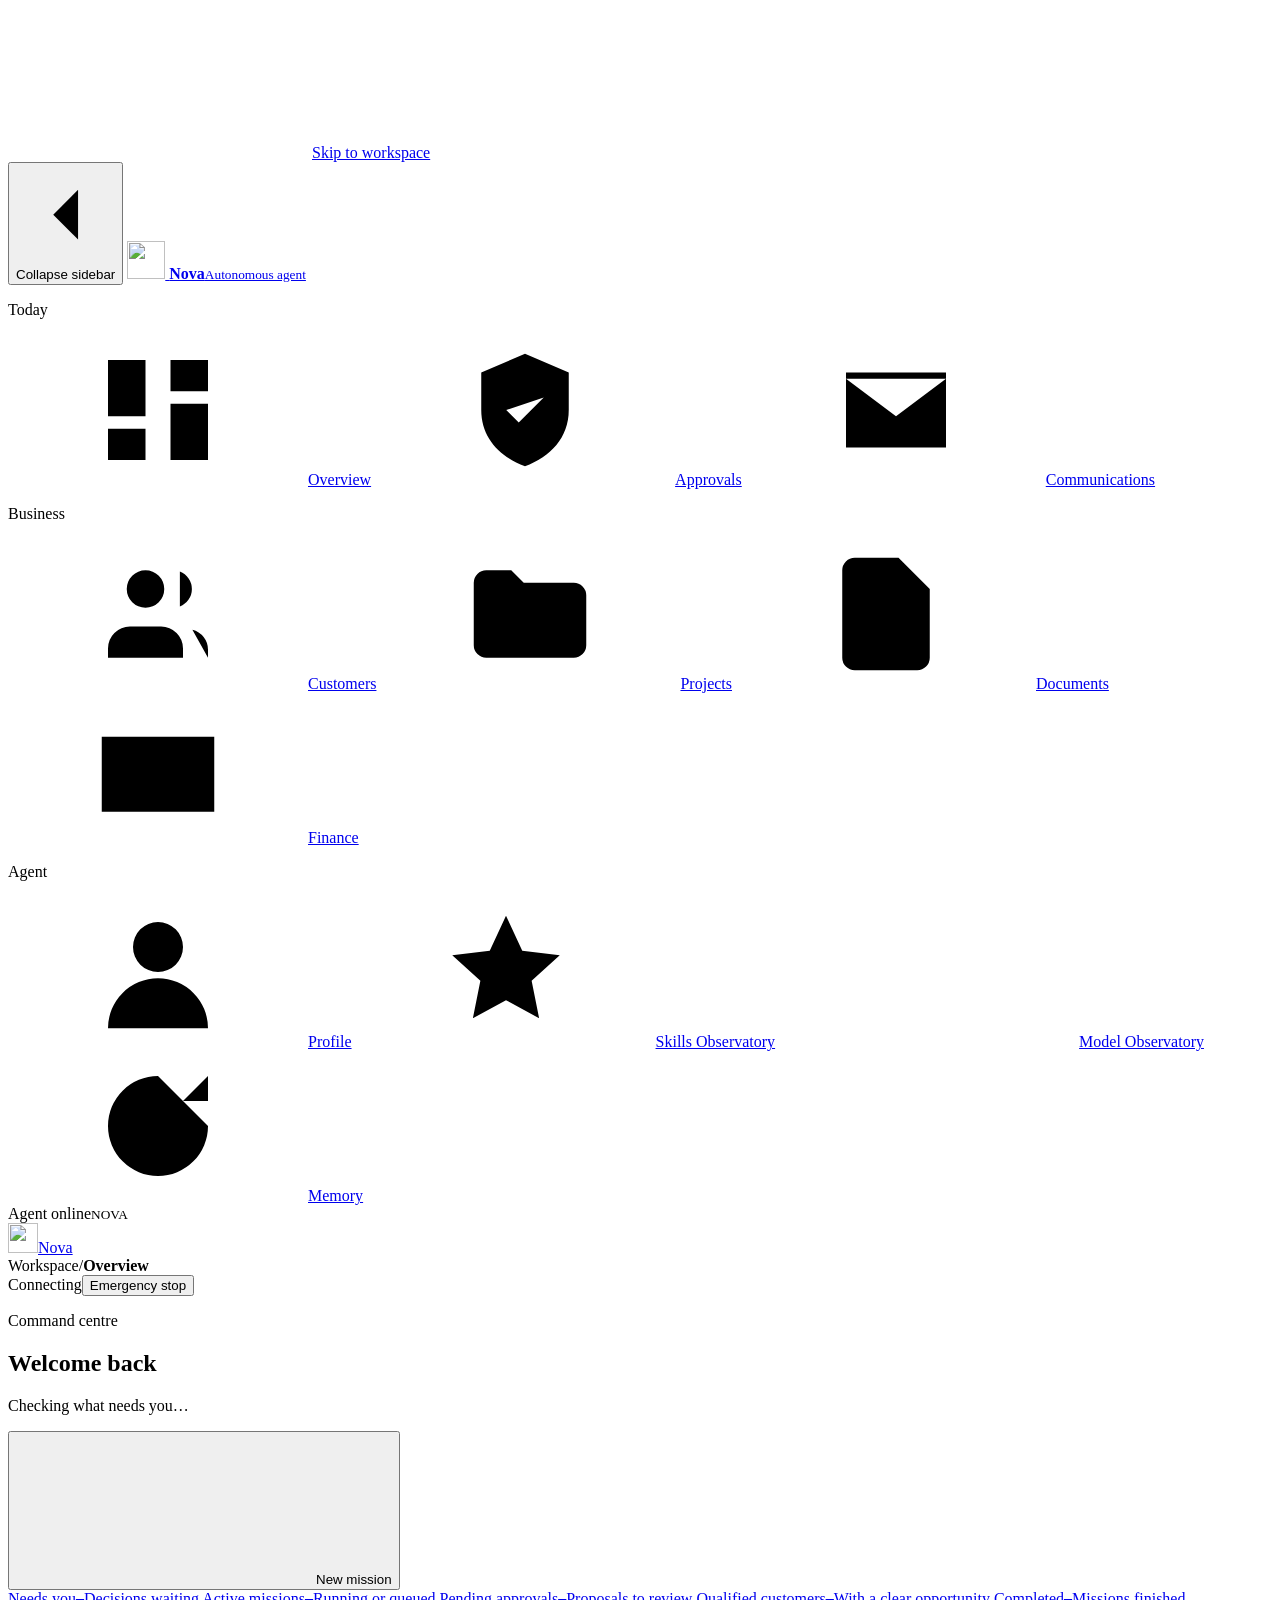
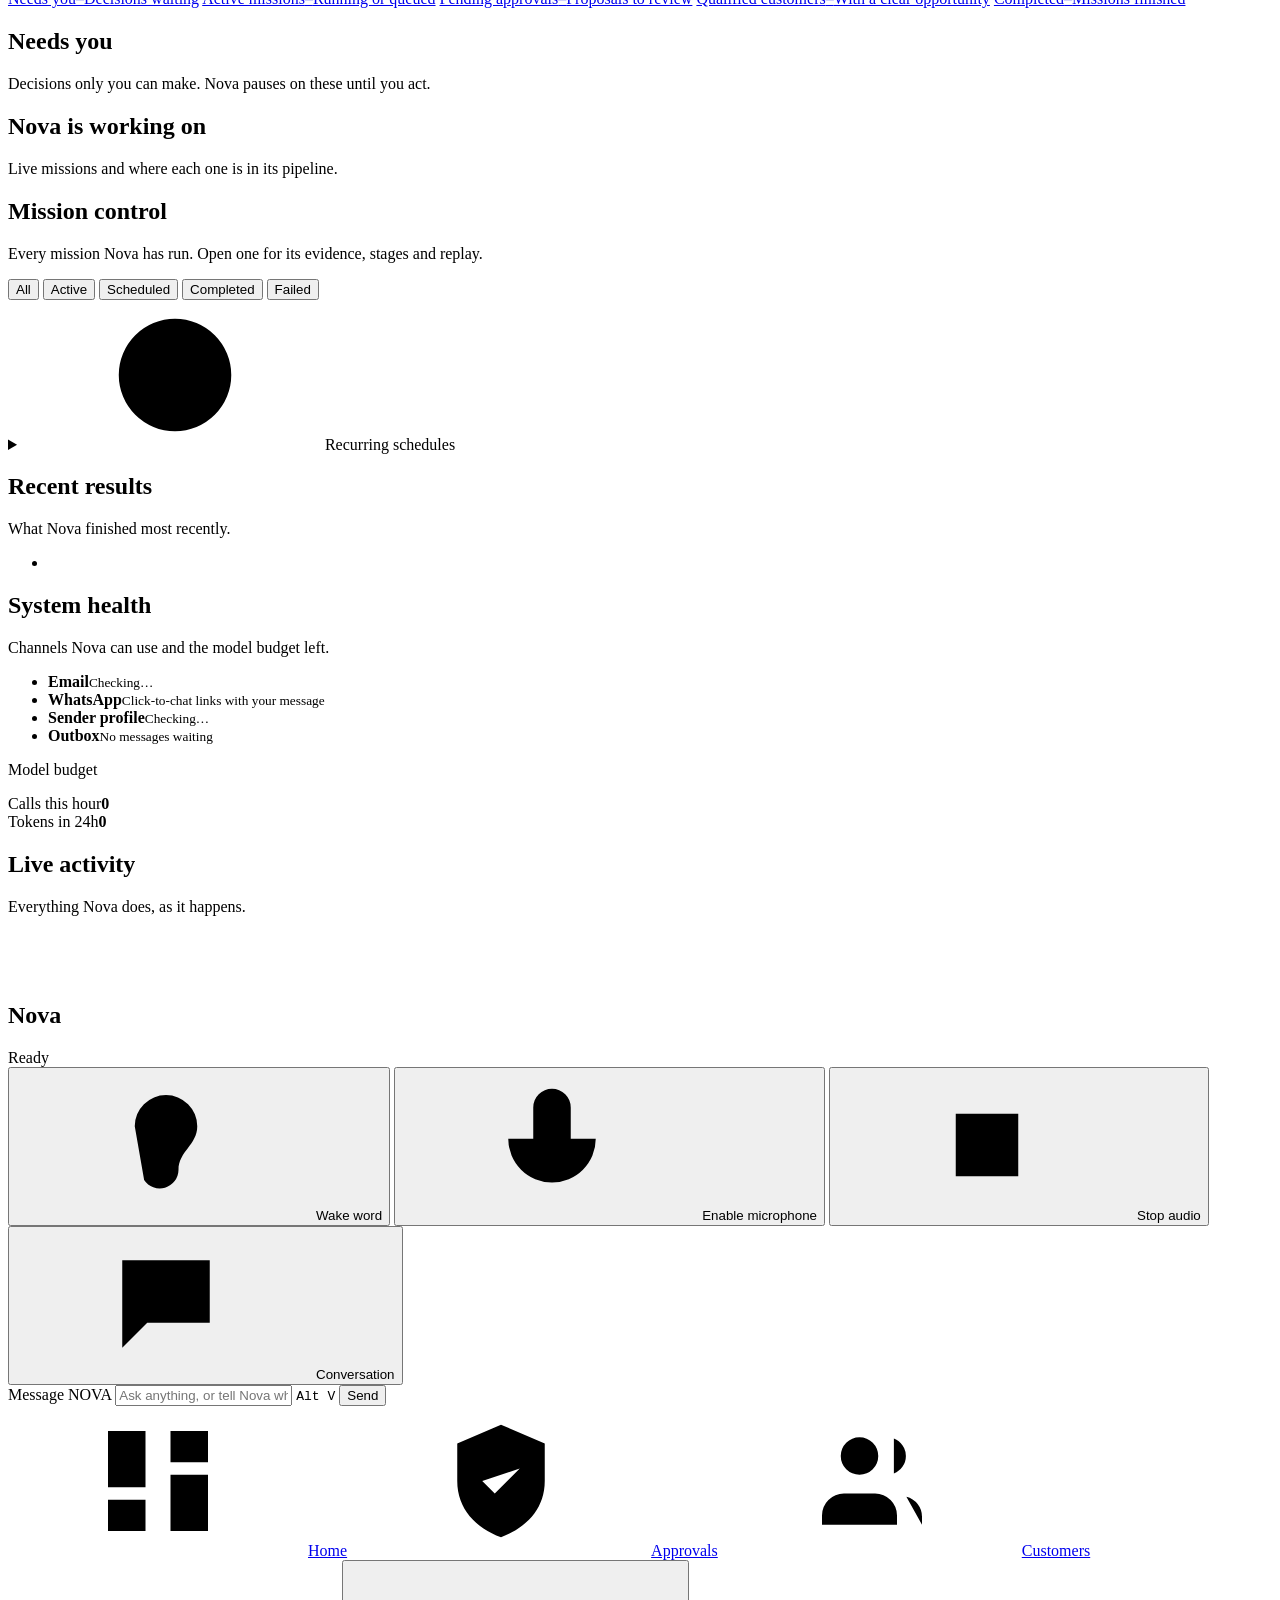
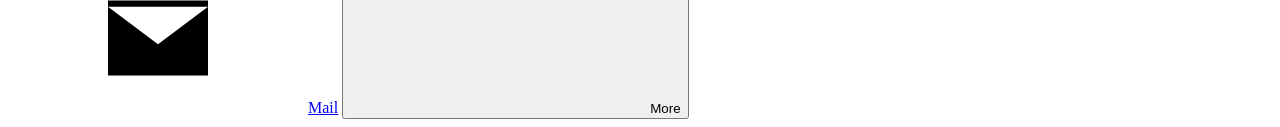
==== commit af7e233a: "Redesign dashboard: command centre, steppers, documents, follow-ups, mobile tab bar" ====
--- a/nova/static/index.html
+++ b/nova/static/index.html
@@ -2,17 +2,53 @@
 <html lang="en">
 <head>
 <meta charset="utf-8">
-<meta name="viewport" content="width=device-width, initial-scale=1">
-<meta name="theme-color" content="#07090f">
+<meta name="viewport" content="width=device-width, initial-scale=1, viewport-fit=cover">
+<meta name="theme-color" content="#060b16">
 <title>Nova · Agent Console</title>
 <link rel="icon" type="image/svg+xml" href="/static/brand/mark.svg">
 <link rel="stylesheet" href="/static/dashboard.css">
 <script src="/static/dashboard.js" type="module"></script>
 </head>
 <body>
+<svg class="sprite" aria-hidden="true" focusable="false">
+  <symbol id="i-overview" viewBox="0 0 24 24"><path d="M4 13h6V4H4zm0 7h6v-5H4zm10 0h6v-9h-6zm0-16v5h6V4z"/></symbol>
+  <symbol id="i-user" viewBox="0 0 24 24"><path d="M12 12a4 4 0 1 0 0-8 4 4 0 0 0 0 8zM4 21a8 8 0 0 1 16 0"/></symbol>
+  <symbol id="i-users" viewBox="0 0 24 24"><path d="M16 19v-1.5a3.5 3.5 0 0 0-3.5-3.5h-5A3.5 3.5 0 0 0 4 17.5V19M10 11a3 3 0 1 0 0-6 3 3 0 0 0 0 6zm10 8v-1.3a3.3 3.3 0 0 0-2.5-3.2M15.5 5.2a3 3 0 0 1 0 5.6"/></symbol>
+  <symbol id="i-folder" viewBox="0 0 24 24"><path d="M3 7a2 2 0 0 1 2-2h4l2 2h8a2 2 0 0 1 2 2v8a2 2 0 0 1-2 2H5a2 2 0 0 1-2-2z"/></symbol>
+  <symbol id="i-mail" viewBox="0 0 24 24"><path d="M4 6h16v12H4zM4 7l8 6 8-6"/></symbol>
+  <symbol id="i-doc" viewBox="0 0 24 24"><path d="M14 3H7a2 2 0 0 0-2 2v14a2 2 0 0 0 2 2h10a2 2 0 0 0 2-2V8zM14 3v5h5M9 13h6M9 17h4"/></symbol>
+  <symbol id="i-shield" viewBox="0 0 24 24"><path d="M9 12l2 2 4-4M12 3l7 3v6c0 4.5-3 7.5-7 9-4-1.5-7-4.5-7-9V6z"/></symbol>
+  <symbol id="i-wallet" viewBox="0 0 24 24"><path d="M3 7h18v12H3zM3 11h18M7 15h3"/></symbol>
+  <symbol id="i-star" viewBox="0 0 24 24"><path d="M12 3l2.6 5.6 6 .7-4.5 4.1 1.2 6L12 16.5 6.7 19.4l1.2-6L3.4 9.3l6-.7z"/></symbol>
+  <symbol id="i-chart" viewBox="0 0 24 24"><path d="M4 20V10M10 20V4M16 20v-7M22 20H2"/></symbol>
+  <symbol id="i-memory" viewBox="0 0 24 24"><path d="M12 4a8 8 0 1 0 8 8M12 8v4l3 2M20 4v4h-4"/></symbol>
+  <symbol id="i-plus" viewBox="0 0 24 24"><path d="M12 5v14M5 12h14"/></symbol>
+  <symbol id="i-check" viewBox="0 0 24 24"><path d="M5 12.5l4.5 4.5L19 7.5"/></symbol>
+  <symbol id="i-x" viewBox="0 0 24 24"><path d="M6 6l12 12M18 6L6 18"/></symbol>
+  <symbol id="i-alert" viewBox="0 0 24 24"><path d="M12 4l9 16H3zM12 10v4M12 17.5v.01"/></symbol>
+  <symbol id="i-clock" viewBox="0 0 24 24"><path d="M12 21a9 9 0 1 0 0-18 9 9 0 0 0 0 18zM12 7v5l3 2"/></symbol>
+  <symbol id="i-arrow" viewBox="0 0 24 24"><path d="M5 12h14M13 6l6 6-6 6"/></symbol>
+  <symbol id="i-external" viewBox="0 0 24 24"><path d="M14 4h6v6M20 4l-9 9M18 14v5a1 1 0 0 1-1 1H5a1 1 0 0 1-1-1V7a1 1 0 0 1 1-1h5"/></symbol>
+  <symbol id="i-spark" viewBox="0 0 24 24"><path d="M12 3v4M12 17v4M3 12h4M17 12h4M6 6l2.5 2.5M15.5 15.5L18 18M6 18l2.5-2.5M15.5 8.5L18 6"/></symbol>
+  <symbol id="i-mic" viewBox="0 0 24 24"><path d="M12 3a3 3 0 0 0-3 3v6a3 3 0 0 0 6 0V6a3 3 0 0 0-3-3zM5 11a7 7 0 0 0 14 0M12 18v3"/></symbol>
+  <symbol id="i-ear" viewBox="0 0 24 24"><path d="M7 9a5 5 0 0 1 10 0c0 3-3 4-3 7a3 3 0 0 1-5.5 1.6M10 9.5a2 2 0 0 1 4 0"/></symbol>
+  <symbol id="i-stop" viewBox="0 0 24 24"><path d="M7 7h10v10H7z"/></symbol>
+  <symbol id="i-chat" viewBox="0 0 24 24"><path d="M5 5h14v10H9l-4 4z"/></symbol>
+  <symbol id="i-more" viewBox="0 0 24 24"><path d="M5 12h.01M12 12h.01M19 12h.01"/></symbol>
+  <symbol id="i-send" viewBox="0 0 24 24"><path d="M4 12l16-8-6 16-2.5-6.5z"/></symbol>
+  <symbol id="i-download" viewBox="0 0 24 24"><path d="M12 4v11M7 10l5 5 5-5M5 20h14"/></symbol>
+  <symbol id="i-bolt" viewBox="0 0 24 24"><path d="M13 3L5 14h6l-1 7 8-11h-6z"/></symbol>
+  <symbol id="i-play" viewBox="0 0 24 24"><path d="M8 5v14l11-7z"/></symbol>
+  <symbol id="i-pause" viewBox="0 0 24 24"><path d="M8 5v14M16 5v14"/></symbol>
+  <symbol id="i-eye" viewBox="0 0 24 24"><path d="M2 12s3.5-7 10-7 10 7 10 7-3.5 7-10 7S2 12 2 12zM12 15a3 3 0 1 0 0-6 3 3 0 0 0 0 6z"/></symbol>
+  <symbol id="i-globe" viewBox="0 0 24 24"><path d="M12 21a9 9 0 1 0 0-18 9 9 0 0 0 0 18zM3 12h18M12 3c2.5 2.5 3.5 5.5 3.5 9s-1 6.5-3.5 9c-2.5-2.5-3.5-5.5-3.5-9S9.5 5.5 12 3z"/></symbol>
+  <symbol id="i-search" viewBox="0 0 24 24"><path d="M11 18a7 7 0 1 0 0-14 7 7 0 0 0 0 14zM20 20l-4-4"/></symbol>
+  <symbol id="i-refresh" viewBox="0 0 24 24"><path d="M20 11a8 8 0 0 0-14.7-4.3L4 8M4 4v4h4M4 13a8 8 0 0 0 14.7 4.3L20 16M20 20v-4h-4"/></symbol>
+  <symbol id="i-sliders" viewBox="0 0 24 24"><path d="M4 7h10M18 7h2M4 17h4M12 17h8M14 5v4M8 15v4"/></symbol>
+</svg>
 <a class="skip" href="#workspace">Skip to workspace</a>
 <div class="shell">
-  <aside class="sidebar">
+  <aside class="sidebar" aria-label="Main">
     <button id="sidebar-toggle" class="sidebar-toggle" type="button" aria-expanded="true" aria-controls="sidebar-nav" title="Collapse sidebar ( [ )">
       <svg viewBox="0 0 24 24" aria-hidden="true"><path d="M15 6l-6 6 6 6"/></svg><span class="sr-only">Collapse sidebar</span></button>
     <a class="identity" href="#overview" aria-label="NOVA owner console">
@@ -20,87 +56,148 @@
       <span class="identity-text"><strong class="wordmark">Nova</strong><small>Autonomous agent</small></span>
     </a>
     <nav id="sidebar-nav" aria-label="Workspace">
-      <a href="#overview" aria-current="page" title="Overview"><svg class="nav-icon" viewBox="0 0 24 24" aria-hidden="true"><path d="M4 13h6V4H4zm0 7h6v-5H4zm10 0h6v-9h-6zm0-16v5h6V4z"/></svg><span class="nav-label">Overview</span></a>
-      <a href="#profile" title="Profile"><svg class="nav-icon" viewBox="0 0 24 24" aria-hidden="true"><path d="M12 12a4 4 0 1 0 0-8 4 4 0 0 0 0 8zM4 21a8 8 0 0 1 16 0"/></svg><span class="nav-label">Profile</span></a>
-      <a href="#leads" title="Customers"><svg class="nav-icon" viewBox="0 0 24 24" aria-hidden="true"><path d="M16 19v-1.5a3.5 3.5 0 0 0-3.5-3.5h-5A3.5 3.5 0 0 0 4 17.5V19M10 11a3 3 0 1 0 0-6 3 3 0 0 0 0 6zm10 8v-1.3a3.3 3.3 0 0 0-2.5-3.2M15.5 5.2a3 3 0 0 1 0 5.6"/></svg><span class="nav-label">Customers</span></a>
-      <a href="#projects" title="Projects"><svg class="nav-icon" viewBox="0 0 24 24" aria-hidden="true"><path d="M3 7a2 2 0 0 1 2-2h4l2 2h8a2 2 0 0 1 2 2v8a2 2 0 0 1-2 2H5a2 2 0 0 1-2-2z"/></svg><span class="nav-label">Projects</span></a>
-      <a href="#communications" title="Communications"><svg class="nav-icon" viewBox="0 0 24 24" aria-hidden="true"><path d="M4 6h16v12H4zM4 7l8 6 8-6"/></svg><span class="nav-label">Communications</span></a>
-      <a href="#approvals" title="Approvals"><svg class="nav-icon" viewBox="0 0 24 24" aria-hidden="true"><path d="M9 12l2 2 4-4M12 3l7 3v6c0 4.5-3 7.5-7 9-4-1.5-7-4.5-7-9V6z"/></svg><span class="nav-label">Approvals</span><span id="review-count" class="nav-count" hidden></span></a>
-      <a href="#finance" title="Finance"><svg class="nav-icon" viewBox="0 0 24 24" aria-hidden="true"><path d="M3 7h18v12H3zM3 11h18M7 15h3"/></svg><span class="nav-label">Finance</span></a>
-      <a href="#skills" title="Skills Observatory"><svg class="nav-icon" viewBox="0 0 24 24" aria-hidden="true"><path d="M12 3l2.6 5.6 6 .7-4.5 4.1 1.2 6L12 16.5 6.7 19.4l1.2-6L3.4 9.3l6-.7z"/></svg><span class="nav-label">Skills Observatory</span></a>
-      <a href="#models" title="Model Observatory"><svg class="nav-icon" viewBox="0 0 24 24" aria-hidden="true"><path d="M4 20V10M10 20V4M16 20v-7M22 20H2"/></svg><span class="nav-label">Model Observatory</span></a>
-      <a href="#memory" title="Memory"><svg class="nav-icon" viewBox="0 0 24 24" aria-hidden="true"><path d="M12 4a8 8 0 1 0 8 8M12 8v4l3 2M20 4v4h-4"/></svg><span class="nav-label">Memory</span></a>
+      <p class="nav-group">Today</p>
+      <a class="nav-link" href="#overview" aria-current="page" title="Overview"><svg class="nav-icon" aria-hidden="true"><use href="#i-overview"/></svg><span class="nav-label">Overview</span></a>
+      <a class="nav-link" href="#approvals" title="Approvals"><svg class="nav-icon" aria-hidden="true"><use href="#i-shield"/></svg><span class="nav-label">Approvals</span><span id="review-count" class="nav-count js-review-count" hidden></span></a>
+      <a class="nav-link" href="#communications" title="Communications"><svg class="nav-icon" aria-hidden="true"><use href="#i-mail"/></svg><span class="nav-label">Communications</span></a>
+      <p class="nav-group">Business</p>
+      <a class="nav-link" href="#leads" title="Customers"><svg class="nav-icon" aria-hidden="true"><use href="#i-users"/></svg><span class="nav-label">Customers</span></a>
+      <a class="nav-link" href="#projects" title="Projects"><svg class="nav-icon" aria-hidden="true"><use href="#i-folder"/></svg><span class="nav-label">Projects</span></a>
+      <a class="nav-link" href="#documents" title="Documents"><svg class="nav-icon" aria-hidden="true"><use href="#i-doc"/></svg><span class="nav-label">Documents</span></a>
+      <a class="nav-link" href="#finance" title="Finance"><svg class="nav-icon" aria-hidden="true"><use href="#i-wallet"/></svg><span class="nav-label">Finance</span></a>
+      <p class="nav-group">Agent</p>
+      <a class="nav-link" href="#profile" title="Profile"><svg class="nav-icon" aria-hidden="true"><use href="#i-user"/></svg><span class="nav-label">Profile</span></a>
+      <a class="nav-link" href="#skills" title="Skills Observatory"><svg class="nav-icon" aria-hidden="true"><use href="#i-star"/></svg><span class="nav-label">Skills Observatory</span></a>
+      <a class="nav-link" href="#models" title="Model Observatory"><svg class="nav-icon" aria-hidden="true"><use href="#i-chart"/></svg><span class="nav-label">Model Observatory</span></a>
+      <a class="nav-link" href="#memory" title="Memory"><svg class="nav-icon" aria-hidden="true"><use href="#i-memory"/></svg><span class="nav-label">Memory</span></a>
     </nav>
     <a class="owner-chip" href="#profile" id="owner-chip" hidden><span class="avatar" id="owner-initials">MR</span><span class="owner-text"><strong id="owner-name"></strong><small id="owner-headline"></small></span></a>
     <div class="sidebar-foot"><span class="presence" aria-hidden="true"></span><span>Agent online</span><small id="version">NOVA</small></div>
   </aside>
-  <main id="workspace">
+  <main id="workspace" tabindex="-1">
     <header class="topbar">
+      <a class="topbar-brand" href="#overview" aria-label="Nova overview"><img src="/static/brand/mark.svg" alt="" width="30" height="30"><span class="wordmark">Nova</span></a>
       <div class="breadcrumb"><span class="prefix">Workspace</span><span class="divider" aria-hidden="true">/</span><strong id="breadcrumb">Overview</strong></div>
-      <div class="top-actions"><span id="feed-status" class="connection">Connecting</span><button id="stop" class="quiet danger" type="button">Emergency stop</button></div>
+      <div class="top-actions"><span id="feed-status" class="connection" role="status">Connecting</span><button id="stop" class="danger-outline sm" type="button">Emergency stop</button></div>
     </header>
     <div class="content">
-      <p id="banner" class="banner" role="status" hidden></p>
-      <section id="overview" class="view">
-        <div class="page-heading overview-heading">
-          <div><p class="eyebrow" id="greeting">Agent console</p><h1>What should we get done?</h1>
-            <p id="overview-sub">Say “Hey Nova”, talk or type. Nova researches, builds websites, writes insights and handles your outreach.</p></div>
-          <button id="open-mission" type="button" class="primary new-mission">New mission</button>
-        </div>
-        <div class="command-grid">
-          <div id="voice-home"></div>
-          <aside class="side-stack" aria-label="Agent status">
-            <section class="panel status-card" aria-labelledby="channels-title">
-              <div class="panel-heading"><h2 id="channels-title">Outreach channels</h2></div>
+      <p id="banner" class="toast" role="status" hidden></p>
+
+      <!-- ===================== Overview ===================== -->
+      <section id="overview" class="view" aria-labelledby="greeting">
+        <header class="hero">
+          <div class="hero-text">
+            <p class="eyebrow">Command centre</p>
+            <h1 id="greeting">Welcome back</h1>
+            <p id="overview-sub" class="hero-sub">Checking what needs you…</p>
+          </div>
+          <div class="hero-actions">
+            <button id="open-mission" type="button" class="primary new-mission"><svg class="icon" aria-hidden="true"><use href="#i-plus"/></svg>New mission</button>
+          </div>
+        </header>
+
+        <nav class="kpis" aria-label="Key numbers">
+          <a class="kpi" href="#overview" data-jump="needs-panel" data-tone="warn"><span class="kpi-label">Needs you</span><strong id="needs-count" class="kpi-value">–</strong><span class="kpi-hint">Decisions waiting</span></a>
+          <a class="kpi" href="#overview" data-jump="working-panel" data-tone="running"><span class="kpi-label">Active missions</span><strong id="active-count" class="kpi-value">–</strong><span class="kpi-hint">Running or queued</span></a>
+          <a class="kpi" href="#approvals" data-tone="gold"><span class="kpi-label">Pending approvals</span><strong id="pending-count" class="kpi-value">–</strong><span class="kpi-hint">Proposals to review</span></a>
+          <a class="kpi" href="#leads" data-tone="info"><span class="kpi-label">Qualified customers</span><strong id="qualified-count" class="kpi-value">–</strong><span class="kpi-hint">With a clear opportunity</span></a>
+          <a class="kpi" href="#overview" data-jump="missions-panel" data-filter-to="completed" data-tone="ok"><span class="kpi-label">Completed</span><strong id="completed-count" class="kpi-value">–</strong><span class="kpi-hint">Missions finished</span></a>
+        </nav>
+
+        <div class="overview-grid">
+          <div class="col-main">
+            <section class="panel" id="needs-panel" aria-labelledby="needs-title" tabindex="-1">
+              <header class="panel-head">
+                <div><h2 id="needs-title">Needs you</h2><p class="panel-sub">Decisions only you can make. Nova pauses on these until you act.</p></div>
+                <span id="needs-badge" class="count-badge" data-tone="warn" hidden></span>
+              </header>
+              <div id="needs-list" class="queue" aria-live="polite">
+                <div class="skeleton-row"></div><div class="skeleton-row"></div><div class="skeleton-row"></div>
+              </div>
+              <div id="upcoming-wrap" class="upcoming" hidden>
+                <h3 class="subhead">Coming up</h3>
+                <ul id="upcoming-list" class="upcoming-list"></ul>
+              </div>
+            </section>
+
+            <section class="panel" id="working-panel" aria-labelledby="working-title" tabindex="-1">
+              <header class="panel-head">
+                <div><h2 id="working-title">Nova is working on</h2><p class="panel-sub">Live missions and where each one is in its pipeline.</p></div>
+              </header>
+              <div id="working-list" class="working">
+                <div class="skeleton-row tall"></div>
+              </div>
+            </section>
+
+            <section class="panel missions" id="missions-panel" aria-labelledby="missions-title" tabindex="-1">
+              <header class="panel-head">
+                <div><h2 id="missions-title">Mission control</h2><p class="panel-sub">Every mission Nova has run. Open one for its evidence, stages and replay.</p></div>
+                <span id="mission-count" class="tip"></span>
+              </header>
+              <div class="mission-filters segmented-bar" aria-label="Filter missions">
+                <button type="button" data-filter="all" aria-pressed="true">All</button>
+                <button type="button" data-filter="active" aria-pressed="false">Active</button>
+                <button type="button" data-filter="scheduled" aria-pressed="false">Scheduled</button>
+                <button type="button" data-filter="completed" aria-pressed="false">Completed</button>
+                <button type="button" data-filter="failed" aria-pressed="false">Failed</button>
+              </div>
+              <div id="tasks" class="list">
+                <div class="skeleton-row tall"></div><div class="skeleton-row tall"></div>
+              </div>
+              <details class="schedules"><summary><svg class="icon" aria-hidden="true"><use href="#i-clock"/></svg>Recurring schedules <span id="schedule-count" class="tip"></span></summary><div id="schedule-list" class="list"></div></details>
+            </section>
+          </div>
+
+          <div class="col-side">
+            <div id="voice-home"></div>
+
+            <section class="panel results" aria-labelledby="results-title">
+              <header class="panel-head">
+                <div><h2 id="results-title">Recent results</h2><p class="panel-sub">What Nova finished most recently.</p></div>
+              </header>
+              <article id="featured-project" class="feature" aria-label="Latest website project" hidden>
+                <div class="feature-visual"><img id="feature-image" alt="" loading="lazy"></div>
+                <div class="feature-body"><div><p class="feature-label"><svg class="icon" aria-hidden="true"><use href="#i-check"/></svg>Latest verified concept</p><h3 id="feature-title"></h3></div>
+                  <button id="feature-open" class="secondary sm" type="button">Open studio</button></div>
+              </article>
+              <ul id="results-list" class="results-list"><li class="skeleton-row"></li></ul>
+            </section>
+
+            <section class="panel status-card" aria-labelledby="health-title">
+              <header class="panel-head">
+                <div><h2 id="health-title">System health</h2><p class="panel-sub">Channels Nova can use and the model budget left.</p></div>
+              </header>
               <ul class="channel-list">
                 <li><span class="channel-dot" id="email-dot"></span><div><strong>Email</strong><small id="email-status">Checking…</small></div></li>
                 <li><span class="channel-dot" data-ok="true"></span><div><strong>WhatsApp</strong><small>Click-to-chat links with your message</small></div></li>
                 <li><span class="channel-dot" id="profile-dot"></span><div><strong>Sender profile</strong><small id="profile-status">Checking…</small></div></li>
                 <li><span class="channel-dot" id="outbox-dot"></span><div><strong>Outbox</strong><small id="outbox-status">No messages waiting</small></div></li>
               </ul>
+              <div class="meters">
+                <p class="meters-title">Model budget <span class="tip" id="agent-model"></span></p>
+                <div class="meter"><div class="meter-label"><span>Calls this hour</span><strong id="calls-used">0</strong></div><div class="bar"><i id="calls-bar"></i></div></div>
+                <div class="meter"><div class="meter-label"><span>Tokens in 24h</span><strong id="tokens-used">0</strong></div><div class="bar"><i id="tokens-bar"></i></div></div>
+              </div>
             </section>
-            <section class="panel status-card" aria-labelledby="budget-title">
-              <div class="panel-heading"><h2 id="budget-title">Model budget</h2><span class="tip" id="agent-model"></span></div>
-              <div class="meter"><div class="meter-label"><span>Calls this hour</span><strong id="calls-used">0</strong></div><div class="bar"><i id="calls-bar"></i></div></div>
-              <div class="meter"><div class="meter-label"><span>Tokens in 24h</span><strong id="tokens-used">0</strong></div><div class="bar"><i id="tokens-bar"></i></div></div>
+
+            <section class="panel activity" aria-labelledby="activity-title">
+              <header class="panel-head">
+                <div><h2 id="activity-title">Live activity</h2><p class="panel-sub">Everything Nova does, as it happens.</p></div>
+                <span class="tip" id="event-count"></span>
+              </header>
+              <ol id="events" class="timeline list"></ol>
             </section>
-            <section id="featured-project" class="feature panel" aria-label="Latest website project" hidden>
-              <div class="feature-visual"><img id="feature-image" alt="" loading="lazy"></div>
-              <div class="feature-body"><div><p class="feature-label">Latest verified concept</p><h2 id="feature-title"></h2></div>
-                <button id="feature-open" class="secondary" type="button">Open</button></div>
-            </section>
-          </aside>
-        </div>
-        <dl class="metrics" aria-label="Operational totals">
-          <div><dt>Active missions</dt><dd id="active-count">0</dd></div>
-          <div><dt>Completed</dt><dd id="completed-count">0</dd></div>
-          <div><dt>Qualified leads</dt><dd id="qualified-count">0</dd></div>
-          <div><dt>Pending approvals</dt><dd id="pending-count">0</dd></div>
-        </dl>
-        <div class="workgrid">
-          <section class="panel missions">
-            <div class="panel-heading"><h2>Missions</h2><span id="mission-count" class="tip"></span></div>
-            <div class="mission-filters" aria-label="Filter missions">
-              <button type="button" data-filter="all" aria-pressed="true">All</button>
-              <button type="button" data-filter="active" aria-pressed="false">Active</button>
-              <button type="button" data-filter="scheduled" aria-pressed="false">Scheduled</button>
-              <button type="button" data-filter="completed" aria-pressed="false">Completed</button>
-            </div>
-            <div id="tasks" class="list"></div>
-            <details class="schedules"><summary>Recurring schedules <span id="schedule-count" class="tip"></span></summary><div id="schedule-list" class="list"></div></details>
-          </section>
-          <section class="panel activity">
-            <div class="panel-heading"><h2>Live activity</h2><span class="tip" id="event-count"></span></div>
-            <ol id="events" class="timeline list"></ol>
-          </section>
-        </div>
-      </section>
-      <section id="profile" class="view" hidden>
+          </div>
+        </div>
+      </section>
+
+      <!-- ===================== Profile ===================== -->
+      <section id="profile" class="view" hidden aria-labelledby="profile-name">
         <article class="profile-hero panel">
           <div class="profile-id">
             <div class="profile-avatar" id="profile-avatar" aria-hidden="true">MR</div>
             <div>
-              <p class="eyebrow">Who NOVA works for</p>
+              <p class="eyebrow">Who Nova works for</p>
               <h1 id="profile-name">Your profile</h1>
               <p class="profile-headline" id="profile-headline"></p>
               <p class="profile-meta" id="profile-meta"></p>
@@ -117,6 +214,7 @@
             <button type="button" class="quiet" id="edit-profile">Edit profile</button>
           </div>
         </article>
+        <p class="section-note">Nova reads this profile on every request to tailor research, outreach and tone. Keep it current.</p>
         <div class="profile-grid">
           <section class="resume-section"><h2>Experience</h2><ol class="timeline-cv" id="profile-experience"></ol></section>
           <section class="resume-section"><h2>Research &amp; publications</h2><div id="profile-publications" class="pub-list"></div></section>
@@ -124,26 +222,46 @@
           <section class="resume-section"><h2>Technical skills</h2><div id="profile-skills"></div></section>
           <section class="resume-section"><h2>Direction</h2><ul id="profile-goals" class="goal-list"></ul><h3 class="sub-rule">Focus areas</h3><div id="profile-focus" class="chips"></div></section>
           <section class="resume-section"><h2>Achievements</h2><ul id="profile-achievements" class="plain-list"></ul><h3 class="sub-rule">Education</h3><div id="profile-education"></div></section>
-          <section class="resume-section"><h2>How NOVA works for you</h2><ul id="profile-rules" class="rule-list"></ul></section>
-        </div>
-      </section>
-      <section id="leads" class="view" hidden>
-        <div class="page-heading"><div><h1>Customers</h1><p>Verified business evidence and opportunity scores.</p></div></div>
-        <div id="lead-list" class="panel list"></div>
-      </section>
-      <section id="projects" class="view" hidden>
-        <div class="page-heading"><div><h1>Projects</h1><p>Review local sites, design decisions and verification evidence.</p></div></div>
+          <section class="resume-section"><h2>How Nova works for you</h2><ul id="profile-rules" class="rule-list"></ul></section>
+        </div>
+      </section>
+
+      <!-- ===================== Customers ===================== -->
+      <section id="leads" class="view" hidden aria-labelledby="leads-title">
+        <header class="page-heading">
+          <div><p class="eyebrow">Business</p><h1 id="leads-title">Customers</h1>
+            <p>Businesses Nova has researched. The opportunity score shows how much Nova could improve their website: higher means a stronger pitch.</p></div>
+          <div class="heading-actions"><button type="button" class="primary" data-prompt="Search the web for pottery studios in Hyderabad without a booking system"><svg class="icon" aria-hidden="true"><use href="#i-search"/></svg>Find new leads</button></div>
+        </header>
+        <div id="lead-summary" class="summary-strip" aria-live="polite"></div>
+        <div id="lead-list" class="lead-list">
+          <div class="skeleton-card"></div><div class="skeleton-card"></div>
+        </div>
+      </section>
+
+      <!-- ===================== Projects ===================== -->
+      <section id="projects" class="view" hidden aria-labelledby="projects-title">
+        <header class="page-heading">
+          <div><p class="eyebrow">Business</p><h1 id="projects-title">Projects</h1>
+            <p>Website concepts Nova built and verified in a real browser. Open the studio to review design decisions and evidence.</p></div>
+        </header>
         <div class="studio-layout">
-          <div id="project-list" class="panel list project-list"></div>
+          <div id="project-list" class="project-list">
+            <div class="skeleton-card tall"></div><div class="skeleton-card tall"></div><div class="skeleton-card tall"></div>
+          </div>
           <section id="studio-detail" class="panel studio" aria-labelledby="studio-title" hidden>
-            <div class="panel-heading"><h2 id="studio-title">Design Studio</h2><button id="close-studio" type="button" class="quiet">Close studio</button></div>
+            <header class="panel-head"><div><h2 id="studio-title">Design Studio</h2><p class="panel-sub">Live preview, verification evidence and revisions.</p></div><button id="close-studio" type="button" class="secondary sm"><svg class="icon" aria-hidden="true"><use href="#i-x"/></svg>Close studio</button></header>
             <div id="studio-body" class="studio-body"></div>
           </section>
         </div>
       </section>
-      <section id="communications" class="view" hidden>
-        <div class="page-heading"><div><h1>Communications</h1><p>Emails NOVA wrote for you, ready to review and send, plus mission drafts.</p></div>
-          <div class="heading-actions"><button id="compose-email" type="button" class="primary">Compose email</button><button id="new-draft" type="button" class="secondary">Mission draft</button></div></div>
+
+      <!-- ===================== Communications ===================== -->
+      <section id="communications" class="view" hidden aria-labelledby="comms-title">
+        <header class="page-heading">
+          <div><p class="eyebrow">Today</p><h1 id="comms-title">Communications</h1>
+            <p>Emails Nova wrote for you. Nothing is sent until you press Send. Mission drafts are proposals from completed projects.</p></div>
+          <div class="heading-actions"><button id="compose-email" type="button" class="primary"><svg class="icon" aria-hidden="true"><use href="#i-plus"/></svg>Compose email</button><button id="new-draft" type="button" class="secondary">Mission draft</button></div></header>
         <div class="mail-app panel">
           <aside class="mail-sidebar" aria-label="Mail folders">
             <div class="mail-folders" role="tablist">
@@ -153,16 +271,16 @@
               <button type="button" role="tab" data-folder="missions" aria-selected="false">Mission drafts</button>
             </div>
             <label class="sr-only" for="mail-search">Search mail</label>
-            <input id="mail-search" type="search" placeholder="Search recipient, subject or text" autocomplete="off">
+            <div class="search-field"><svg class="icon" aria-hidden="true"><use href="#i-search"/></svg><input id="mail-search" type="search" placeholder="Search recipient, subject or text" autocomplete="off"></div>
             <div id="outbox-list" class="mail-list" role="listbox" aria-label="Messages"></div>
             <div id="draft-list" class="list mission-drafts" hidden></div>
             <span id="outbox-count" class="sr-only"></span>
           </aside>
           <section class="mail-reader" id="mail-reader" aria-live="polite">
-            <div class="mail-empty" id="mail-empty">
-              <div class="mail-empty-icon" aria-hidden="true"></div>
+            <div class="mail-empty empty-state" id="mail-empty">
+              <span class="empty-icon" aria-hidden="true"><svg class="icon"><use href="#i-mail"/></svg></span>
               <h2>No message selected</h2>
-              <p>Pick a message on the left, or ask NOVA: “Email claysutra.com about a redesign”.</p>
+              <p>Pick a message on the left, or ask Nova: “Email claysutra.com about a redesign”.</p>
             </div>
             <article id="mail-view" hidden>
               <header class="mail-head">
@@ -180,112 +298,203 @@
           </section>
         </div>
       </section>
-      <section id="approvals" class="view" hidden>
-        <div class="page-heading"><div><h1>Approvals</h1><p>Inspect the evidence and record a proposal decision.</p></div></div>
-        <div id="approval-list" class="panel list"></div>
-      </section>
-      <section id="finance" class="view" hidden>
-        <div class="page-heading"><div><h1>Finance</h1><p>Track invoices, recorded receipts and expenses.</p></div><button id="new-entry" type="button" class="primary">Record entry</button></div>
-        <dl id="finance-totals" class="metrics" aria-label="Financial totals"></dl>
-        <div class="panel"><div class="panel-heading"><h2>Ledger</h2><span id="finance-currency" class="tip"></span></div><div id="finance-list" class="list"></div></div>
-      </section>
-      <section id="skills" class="view" hidden>
-        <div class="page-heading"><div><h1>Skills observatory</h1><p>Open-source expert playbooks NOVA loads on demand: pinned, license-checked and hash-verified.</p></div></div>
-        <p id="skill-summary" class="section-summary" aria-live="polite"></p>
-        <form id="skill-form" class="chat standalone"><label class="sr-only" for="skill-query">Search skills</label><input id="skill-query" type="search" maxlength="150" placeholder="Search by name, capability or source"><button type="submit" class="secondary">Search</button></form>
-        <div id="skill-filters" class="mission-filters skill-filters" aria-label="Skill categories"></div>
-        <div id="skill-list" class="skill-grid"></div>
-      </section>
-      <section id="models" class="view" hidden>
-        <div class="page-heading"><div><h1>Model observatory</h1><p>NVIDIA routes and recorded inference usage.</p></div><button id="check-providers" type="button" class="secondary">Refresh NVIDIA access</button></div>
+
+      <!-- ===================== Approvals ===================== -->
+      <section id="approvals" class="view" hidden aria-labelledby="approvals-title">
+        <header class="page-heading">
+          <div><p class="eyebrow">Today</p><h1 id="approvals-title">Approvals</h1>
+            <p>Proposals Nova prepared from verified concepts. Check the evidence, then approve or reject. Approving records your review; nothing is sent automatically.</p></div>
+        </header>
+        <div id="approval-list" class="approval-list">
+          <div class="skeleton-card"></div><div class="skeleton-card"></div>
+        </div>
+      </section>
+
+      <!-- ===================== Documents ===================== -->
+      <section id="documents" class="view" hidden aria-labelledby="documents-title">
+        <header class="page-heading">
+          <div><p class="eyebrow">Business</p><h1 id="documents-title">Documents</h1>
+            <p>Long answers Nova saved for you: research summaries, proposals and reports. Files stay on this Mac.</p></div>
+          <div class="heading-actions"><button type="button" class="primary" data-prompt="Write a research summary of this week's most important developments in LLM evaluation and save it as a document"><svg class="icon" aria-hidden="true"><use href="#i-doc"/></svg>Ask Nova to write one</button></div>
+        </header>
+        <div id="document-list" class="doc-grid">
+          <div class="skeleton-card short"></div><div class="skeleton-card short"></div><div class="skeleton-card short"></div>
+        </div>
+      </section>
+
+      <!-- ===================== Finance ===================== -->
+      <section id="finance" class="view" hidden aria-labelledby="finance-title-h">
+        <header class="page-heading">
+          <div><p class="eyebrow">Business</p><h1 id="finance-title-h">Finance</h1>
+            <p>Invoices, payments received and expenses for your projects. Outstanding is what clients still owe you.</p></div>
+          <div class="heading-actions"><button id="new-entry" type="button" class="primary"><svg class="icon" aria-hidden="true"><use href="#i-plus"/></svg>Record entry</button></div>
+        </header>
+        <dl id="finance-totals" class="stat-grid" aria-label="Financial totals"></dl>
+        <section class="panel">
+          <header class="panel-head"><div><h2>Ledger</h2><p class="panel-sub">Every recorded entry, newest first.</p></div><span id="finance-currency" class="tip"></span></header>
+          <div id="finance-list" class="list"><div class="skeleton-row"></div><div class="skeleton-row"></div></div>
+        </section>
+      </section>
+
+      <!-- ===================== Skills ===================== -->
+      <section id="skills" class="view" hidden aria-labelledby="skills-title">
+        <header class="page-heading">
+          <div><p class="eyebrow">Agent</p><h1 id="skills-title">Skills observatory</h1>
+            <p>Open-source expert playbooks Nova loads on demand: pinned, license-checked and hash-verified. Open one to enable, update or evaluate it.</p></div>
+        </header>
+        <div class="toolbar">
+          <form id="skill-form" class="search-form" role="search"><label class="sr-only" for="skill-query">Search skills</label>
+            <div class="search-field"><svg class="icon" aria-hidden="true"><use href="#i-search"/></svg><input id="skill-query" type="search" maxlength="150" placeholder="Search by name, capability or source"></div>
+            <button type="submit" class="secondary">Search</button></form>
+          <p id="skill-summary" class="section-summary" aria-live="polite"></p>
+        </div>
+        <div id="skill-filters" class="mission-filters segmented-bar skill-filters" aria-label="Skill categories"></div>
+        <div id="skill-list" class="skill-grid">
+          <div class="skeleton-card short"></div><div class="skeleton-card short"></div><div class="skeleton-card short"></div>
+        </div>
+      </section>
+
+      <!-- ===================== Models ===================== -->
+      <section id="models" class="view" hidden aria-labelledby="models-title">
+        <header class="page-heading">
+          <div><p class="eyebrow">Agent</p><h1 id="models-title">Model observatory</h1>
+            <p>Which NVIDIA models Nova routes each job to, and how they have performed. Refresh access if routes show as unverified.</p></div>
+          <div class="heading-actions"><button id="check-providers" type="button" class="secondary"><svg class="icon" aria-hidden="true"><use href="#i-refresh"/></svg>Refresh NVIDIA access</button></div>
+        </header>
         <div class="model-grid">
-          <div class="panel"><div class="panel-heading"><h2>Provider routes</h2></div><div id="routes" class="list"></div></div>
-          <div class="panel"><div class="panel-heading"><h2>Recorded usage</h2><span id="usage-total" class="tip"></span></div><div id="usage" class="list"></div></div>
-        </div>
-        <section class="panel bench-panel"><div class="panel-heading"><h2>Model benchmark</h2><span class="tip" id="bench-note">Run uv run python tools/model_bench.py</span></div>
+          <section class="panel"><header class="panel-head"><div><h2>Provider routes</h2><p class="panel-sub">The model assigned to each capability.</p></div></header><div id="routes" class="list"></div></section>
+          <section class="panel"><header class="panel-head"><div><h2>Recorded usage</h2><p class="panel-sub">Latency, errors and tokens per capability.</p></div><span id="usage-total" class="tip"></span></header><div id="usage" class="list"></div></section>
+        </div>
+        <section class="panel bench-panel"><header class="panel-head"><div><h2>Model benchmark</h2><p class="panel-sub">Head-to-head results on Nova's real tasks.</p></div><span class="tip" id="bench-note">Run uv run python tools/model_bench.py</span></header>
           <div class="bench-scroll"><table class="bench-table" id="bench-table"></table></div></section>
       </section>
-      <section id="memory" class="view" hidden>
-        <div class="page-heading"><div><h1>Memory</h1><p>Search recorded observations from completed missions.</p></div></div>
-        <form id="memory-form" class="chat standalone"><label class="sr-only" for="memory-query">Search memory</label><input id="memory-query" type="search" maxlength="300" placeholder="Search observations"><button type="submit" class="secondary">Search</button></form>
-        <div id="memory-list" class="panel list"></div>
+
+      <!-- ===================== Memory ===================== -->
+      <section id="memory" class="view" hidden aria-labelledby="memory-title">
+        <header class="page-heading">
+          <div><p class="eyebrow">Agent</p><h1 id="memory-title">Memory</h1>
+            <p>Observations Nova recorded from completed missions. It recalls these in later conversations; delete anything that is wrong.</p></div>
+        </header>
+        <div class="toolbar">
+          <form id="memory-form" class="search-form" role="search"><label class="sr-only" for="memory-query">Search memory</label>
+            <div class="search-field"><svg class="icon" aria-hidden="true"><use href="#i-search"/></svg><input id="memory-query" type="search" maxlength="300" placeholder="Search observations"></div>
+            <button type="submit" class="secondary">Search</button></form>
+        </div>
+        <div id="memory-list" class="memory-list"><div class="skeleton-card short"></div><div class="skeleton-card short"></div></div>
       </section>
     </div>
+
     <div id="voice-anchor"></div>
     <section class="voice-dock" id="voice-dock" aria-labelledby="voice-heading">
       <div class="voice-inner">
         <div class="voice-heading">
           <div class="voice-label">
             <div class="orb" id="orb" data-state="ready" aria-hidden="true"><span></span><canvas id="waveform" width="144" height="46"></canvas></div>
-            <div><h2 id="voice-heading" class="wordmark">Nova</h2><span id="voice-state" class="pill" role="status">Ready</span><span id="voice-profile-status" class="voice-profile tip" hidden></span></div>
+            <div class="voice-title"><h2 id="voice-heading" class="wordmark">Nova</h2><span id="voice-state" class="pill" role="status">Ready</span><span id="voice-profile-status" class="voice-profile tip" hidden></span></div>
           </div>
           <div class="voice-actions">
-            <button id="wake-toggle" type="button" aria-pressed="false" class="mic-button wake-button">Wake word</button>
-            <button id="voice-toggle" type="button" aria-pressed="false" class="mic-button">Enable microphone</button>
-            <button id="interrupt" type="button" class="quiet">Stop audio</button>
-            <button id="voice-expand" type="button" class="quiet voice-expand" aria-expanded="false" aria-controls="voice-detail">Conversation</button>
+            <button id="wake-toggle" type="button" aria-pressed="false" class="mic-button wake-button"><svg class="icon" aria-hidden="true"><use href="#i-ear"/></svg><span class="btn-label">Wake word</span></button>
+            <button id="voice-toggle" type="button" aria-pressed="false" class="mic-button"><svg class="icon" aria-hidden="true"><use href="#i-mic"/></svg><span class="btn-label">Enable microphone</span></button>
+            <button id="interrupt" type="button" class="quiet sm stop-audio" title="Stop audio (Esc)"><svg class="icon" aria-hidden="true"><use href="#i-stop"/></svg><span class="btn-label">Stop audio</span></button>
+            <button id="voice-expand" type="button" class="quiet sm voice-expand" aria-expanded="false" aria-controls="voice-detail"><svg class="icon" aria-hidden="true"><use href="#i-chat"/></svg><span class="btn-label">Conversation</span></button>
           </div>
         </div>
         <div id="voice-detail" class="voice-detail" hidden>
           <div id="response" class="response" aria-live="polite"></div>
+          <div class="conversation-empty" id="conversation-empty">
+            <p class="ce-lead">Say “Hey Nova”, talk or type. Nova knows your profile, missions and outbox.</p>
+            <div class="prompt-groups">
+              <div class="prompt-group"><h3><svg class="icon" aria-hidden="true"><use href="#i-clock"/></svg>Catch up</h3>
+                <button type="button" data-prompt="Brief me">Brief me</button>
+                <button type="button" data-prompt="What needs my attention today?">What needs me?</button>
+                <button type="button" data-prompt="Email me a summary of today's missions">Email me a report</button></div>
+              <div class="prompt-group"><h3><svg class="icon" aria-hidden="true"><use href="#i-users"/></svg>Grow the business</h3>
+                <button type="button" data-prompt="Search the web for pottery studios in Hyderabad without a booking system">Research leads</button>
+                <button type="button" data-prompt="What does claysutra.com offer?">Ask about a website</button>
+                <button type="button" data-prompt="Find the contact details for claysutra.com">Find contacts</button>
+                <button type="button" data-prompt="Email claysutra.com about a website redesign">Contact a business</button></div>
+              <div class="prompt-group"><h3><svg class="icon" aria-hidden="true"><use href="#i-spark"/></svg>Research</h3>
+                <button type="button" data-prompt="Find research opportunities abroad that fit my profile">Research opportunities</button>
+                <button type="button" data-prompt="Summarise this week's most important developments in LLM evaluation, with sources">Research insights</button></div>
+            </div>
+          </div>
           <div class="voice-detail-actions">
-            <details class="voice-settings"><summary>Voice settings</summary>
+            <details class="voice-settings"><summary><svg class="icon" aria-hidden="true"><use href="#i-sliders"/></svg>Voice settings</summary>
               <div class="voice-controls">
                 <label>Conversation mode <select id="voice-profile"><option value="auto">Automatic</option><option value="casual">Casual</option><option value="business">Business</option><option value="technical">Technical</option><option value="reporter">Reporter</option><option value="presentation">Presentation</option></select></label>
-                <label>Voice <select id="voice-choice"><option value="">Configured Magpie voice</option></select></label>
+                <label>Voice <select id="voice-choice"><option value="">Configured voice</option></select></label>
                 <label>Volume <input id="volume" type="range" min="0" max="1" step=".1" value=".8"></label>
                 <label>Playback speed <input id="rate" type="range" min=".75" max="1.5" step=".05" value="1"></label>
                 <label class="check"><input id="headphones" type="checkbox"> Headphone barge-in</label>
                 <label class="check"><input id="notifications" type="checkbox"> Speak mission updates</label>
-              </div>
-              <p class="tip" id="voice-mode">With speakers, use Stop audio before speaking over playback.</p>
+                <p class="tip" id="voice-mode">With speakers, use Stop audio before speaking over playback.</p>
+              </div>
             </details>
-            <button id="clear-conversation" type="button" class="quiet">Clear</button>
+            <button id="clear-conversation" type="button" class="quiet sm">Clear</button>
             <span id="voice-metrics" class="tip"></span>
           </div>
         </div>
         <form id="chat" class="chat">
           <label class="sr-only" for="text">Message NOVA</label>
-          <input id="text" name="text" placeholder="Ask anything, or tell NOVA what to do…" required maxlength="1400" autocomplete="off" aria-keyshortcuts="Alt+V">
+          <input id="text" name="text" placeholder="Ask anything, or tell Nova what to do…" required maxlength="1400" autocomplete="off" aria-keyshortcuts="Alt+V">
           <kbd class="voice-shortcut" title="Focus the composer">Alt V</kbd>
           <button id="send" class="primary" type="submit">Send</button>
         </form>
-        <div class="command-examples" aria-label="Example commands">
-          <button type="button" data-prompt="Brief me">Brief me</button>
-          <button type="button" data-prompt="Find research opportunities abroad that fit my profile">Research opportunities</button>
-          <button type="button" data-prompt="Summarise this week's most important developments in LLM evaluation, with sources">Research insights</button>
-          <button type="button" data-prompt="What does claysutra.com offer?">Ask about a website</button>
-          <button type="button" data-prompt="Find the contact details for claysutra.com">Find contacts</button>
-          <button type="button" data-prompt="Search the web for pottery studios in Hyderabad without a booking system">Research leads</button>
-          <button type="button" data-prompt="Email claysutra.com about a website redesign">Contact a business</button>
-          <button type="button" data-prompt="Email me a summary of today's missions">Email me a report</button>
-        </div>
       </div>
     </section>
   </main>
 </div>
+
+<nav class="tabbar" aria-label="Primary">
+  <a class="nav-link" href="#overview" aria-current="page"><svg class="nav-icon" aria-hidden="true"><use href="#i-overview"/></svg><span>Home</span></a>
+  <a class="nav-link" href="#approvals"><svg class="nav-icon" aria-hidden="true"><use href="#i-shield"/></svg><span>Approvals</span><span class="tab-count js-review-count" hidden></span></a>
+  <a class="nav-link" href="#leads"><svg class="nav-icon" aria-hidden="true"><use href="#i-users"/></svg><span>Customers</span></a>
+  <a class="nav-link" href="#communications"><svg class="nav-icon" aria-hidden="true"><use href="#i-mail"/></svg><span>Mail</span></a>
+  <button type="button" id="open-nav" class="tab-more" aria-haspopup="dialog" aria-controls="nav-sheet"><svg class="nav-icon" aria-hidden="true"><use href="#i-more"/></svg><span>More</span></button>
+</nav>
+<dialog id="nav-sheet" class="sheet" aria-labelledby="nav-sheet-title">
+  <header class="dialog-head"><h2 id="nav-sheet-title">Go to</h2><button class="quiet sm" data-close="nav-sheet" type="button">Close</button></header>
+  <nav class="sheet-nav" aria-label="All sections">
+    <a class="nav-link" href="#overview"><svg class="nav-icon" aria-hidden="true"><use href="#i-overview"/></svg>Overview</a>
+    <a class="nav-link" href="#approvals"><svg class="nav-icon" aria-hidden="true"><use href="#i-shield"/></svg>Approvals<span class="nav-count js-review-count" hidden></span></a>
+    <a class="nav-link" href="#communications"><svg class="nav-icon" aria-hidden="true"><use href="#i-mail"/></svg>Mail</a>
+    <a class="nav-link" href="#leads"><svg class="nav-icon" aria-hidden="true"><use href="#i-users"/></svg>Customers</a>
+    <a class="nav-link" href="#projects"><svg class="nav-icon" aria-hidden="true"><use href="#i-folder"/></svg>Projects</a>
+    <a class="nav-link" href="#documents"><svg class="nav-icon" aria-hidden="true"><use href="#i-doc"/></svg>Documents</a>
+    <a class="nav-link" href="#finance"><svg class="nav-icon" aria-hidden="true"><use href="#i-wallet"/></svg>Finance</a>
+    <a class="nav-link" href="#profile"><svg class="nav-icon" aria-hidden="true"><use href="#i-user"/></svg>Profile</a>
+    <a class="nav-link" href="#skills"><svg class="nav-icon" aria-hidden="true"><use href="#i-star"/></svg>Skills</a>
+    <a class="nav-link" href="#models"><svg class="nav-icon" aria-hidden="true"><use href="#i-chart"/></svg>Models</a>
+    <a class="nav-link" href="#memory"><svg class="nav-icon" aria-hidden="true"><use href="#i-memory"/></svg>Memory</a>
+  </nav>
+</dialog>
+
 <dialog id="mission-dialog" aria-labelledby="mission-dialog-title">
-  <div class="panel-heading"><h2 id="mission-dialog-title">New mission</h2><button class="quiet" data-close="mission-dialog" type="button">Close</button></div>
+  <header class="dialog-head"><div><h2 id="mission-dialog-title">New mission</h2><p class="panel-sub">Nova researches the sites, builds a concept, verifies it and prepares a proposal for your approval.</p></div><button class="quiet sm" data-close="mission-dialog" type="button">Close</button></header>
   <form id="mission-form" class="dialog-body">
     <label>Mission title<input id="mission-title" required minlength="3" maxlength="140" placeholder="Website review"></label>
     <div class="fields"><label>Workflow<select id="workflow"><option value="website">Website research and concept</option><option value="brief">NVIDIA planning brief</option></select></label>
       <label>Priority<select id="priority"><option value="3">Low</option><option value="5" selected>Normal</option><option value="8">High</option></select></label></div>
     <div id="candidate-fields"><label for="candidates">Public websites</label><textarea id="candidates" rows="4" placeholder="Business name | https://example.com/"></textarea>
-      <div class="field-note"><span>One business per line, up to five.</span><button id="load-preset" class="quiet" type="button">Use Hyderabad studio list</button></div>
+      <div class="field-note"><span>One business per line, up to five.</span><button id="load-preset" class="quiet sm" type="button">Use Hyderabad studio list</button></div>
       <label>Public directory URL instead<input id="directory-url" type="url" maxlength="500" placeholder="https://example.com/business-guide"></label>
       <label>Business name lookup <input id="business-search" maxlength="100" placeholder="Search public Wikidata records"></label>
       <label class="check"><input id="design-assist" type="checkbox"> Use NVIDIA to help prioritize design evidence</label></div>
     <label id="objective-field" hidden>Objective<textarea id="objective" rows="4" maxlength="1600"></textarea></label>
-    <div class="fields"><label>Start time <input id="run-at" type="datetime-local"></label><label>Dependency <select id="dependency"><option value="">None</option></select></label></div>
-    <label>Repeat interval in hours<input id="repeat-hours" type="number" min="1" step="1" inputmode="numeric" placeholder="Leave blank for a one-time mission"></label>
+    <details class="advanced"><summary>Schedule and dependencies</summary>
+      <div class="advanced-body">
+        <div class="fields"><label>Start time <input id="run-at" type="datetime-local"></label><label>Dependency <select id="dependency"><option value="">None</option></select></label></div>
+        <label>Repeat interval in hours<input id="repeat-hours" type="number" min="1" step="1" inputmode="numeric" placeholder="Leave blank for a one-time mission"></label>
+      </div>
+    </details>
     <p id="form-error" class="form-error" role="alert" hidden></p>
-    <button id="queue-mission" class="primary" type="submit">Queue mission</button>
+    <div class="dialog-actions"><button class="secondary" data-close="mission-dialog" type="button">Cancel</button><button id="queue-mission" class="primary" type="submit">Queue mission</button></div>
   </form>
 </dialog>
-<dialog id="details-dialog" class="wide-dialog" aria-labelledby="detail-title"><div class="panel-heading"><h2 id="detail-title">Mission details</h2><button class="quiet" data-close="details-dialog" type="button">Close</button></div><div id="detail-body" class="dialog-body"></div></dialog>
-<dialog id="skill-dialog" aria-labelledby="skill-title"><div class="panel-heading"><h2 id="skill-title">Skill details</h2><button class="quiet" data-close="skill-dialog" type="button">Close</button></div><div id="skill-detail" class="dialog-body"></div></dialog>
+<dialog id="details-dialog" class="wide-dialog" aria-labelledby="detail-title"><header class="dialog-head"><div><h2 id="detail-title">Mission details</h2><p class="panel-sub">Stages, evidence and a replay of every step.</p></div><button class="quiet sm" data-close="details-dialog" type="button">Close</button></header><div id="detail-body" class="dialog-body"></div></dialog>
+<dialog id="skill-dialog" aria-labelledby="skill-title"><header class="dialog-head"><h2 id="skill-title">Skill details</h2><button class="quiet sm" data-close="skill-dialog" type="button">Close</button></header><div id="skill-detail" class="dialog-body"></div></dialog>
 <dialog id="draft-dialog" aria-labelledby="draft-title">
-  <div class="panel-heading"><h2 id="draft-title">New draft</h2><button class="quiet" data-close="draft-dialog" type="button">Close</button></div>
+  <header class="dialog-head"><h2 id="draft-title">New draft</h2><button class="quiet sm" data-close="draft-dialog" type="button">Close</button></header>
   <form id="draft-form" class="dialog-body">
     <div id="draft-source" class="fields">
       <label>Completed project<select id="draft-project"></select></label>
@@ -298,11 +507,11 @@
       <label>Message<textarea id="draft-body" rows="12" maxlength="12000"></textarea></label>
     </div>
     <p id="draft-error" class="form-error" role="alert" hidden></p>
-    <div class="links"><button id="draft-save" class="primary" type="submit">Create draft</button><button id="draft-copy" class="secondary" type="button" hidden>Copy text</button></div>
+    <div class="dialog-actions"><button id="draft-copy" class="secondary" type="button" hidden>Copy text</button><button id="draft-save" class="primary" type="submit">Create draft</button></div>
   </form>
 </dialog>
 <dialog id="email-dialog" aria-labelledby="email-title">
-  <div class="panel-heading"><h2 id="email-title">Review email delivery</h2><button class="quiet" data-close="email-dialog" type="button">Close</button></div>
+  <header class="dialog-head"><div><h2 id="email-title">Review email delivery</h2><p class="panel-sub">Check the recipient and message. Nova sends only after you confirm.</p></div><button class="quiet sm" data-close="email-dialog" type="button">Close</button></header>
   <form id="email-form" class="dialog-body">
     <p id="email-provider" class="tip"></p>
     <label>Recipient<input id="email-recipient" type="email" required maxlength="254" list="public-email-addresses"></label>
@@ -310,11 +519,11 @@
     <div id="email-channels" class="links"></div>
     <div id="email-preview" class="mail-preview"></div>
     <p id="email-error" class="form-error" role="status" hidden></p>
-    <div class="links"><button class="primary" id="email-action" type="submit">Review recipient and message</button></div>
+    <div class="dialog-actions"><button class="primary" id="email-action" type="submit">Review recipient and message</button></div>
   </form>
 </dialog>
 <dialog id="outbox-dialog" class="compose-dialog" aria-labelledby="outbox-title">
-  <div class="panel-heading"><h2 id="outbox-title">Compose email</h2><button class="quiet" data-close="outbox-dialog" type="button">Close</button></div>
+  <header class="dialog-head"><h2 id="outbox-title">Compose email</h2><button class="quiet sm" data-close="outbox-dialog" type="button">Close</button></header>
   <div class="compose-grid">
     <form id="outbox-form" class="dialog-body compose-form">
       <p id="outbox-sender" class="tip"></p>
@@ -322,13 +531,13 @@
       <label>Subject<input id="outbox-subject" required minlength="3" maxlength="160"><small class="char-count" id="subject-count"></small></label>
       <label>Message<textarea id="outbox-body" rows="16" required minlength="12" maxlength="8000"></textarea><small class="char-count" id="body-count"></small></label>
       <div class="compose-assist">
-        <span class="tip">Ask NOVA:</span>
+        <span class="tip">Ask Nova:</span>
         <button type="button" class="chip-button" data-assist="shorter">Make it shorter</button>
         <button type="button" class="chip-button" data-assist="warmer">Warmer tone</button>
         <button type="button" class="chip-button" data-assist="specific">More specific</button>
       </div>
       <p id="outbox-error" class="form-error" role="alert" hidden></p>
-      <div class="links"><button id="outbox-send" class="primary" type="button">Send email</button><button id="outbox-save" class="secondary" type="submit">Save draft</button></div>
+      <div class="dialog-actions"><button id="outbox-save" class="secondary" type="submit">Save draft</button><button id="outbox-send" class="primary" type="button"><svg class="icon" aria-hidden="true"><use href="#i-send"/></svg>Send email</button></div>
     </form>
     <div class="compose-preview">
       <div class="compose-preview-bar"><span>Live preview</span><div class="segmented" role="group" aria-label="Preview width"><button type="button" data-width="desktop" aria-pressed="true">Desktop</button><button type="button" data-width="mobile" aria-pressed="false">Mobile</button></div></div>
@@ -337,16 +546,16 @@
   </div>
 </dialog>
 <dialog id="profile-dialog" class="wide-dialog" aria-labelledby="profile-dialog-title">
-  <div class="panel-heading"><h2 id="profile-dialog-title">Edit profile</h2><button class="quiet" data-close="profile-dialog" type="button">Close</button></div>
+  <header class="dialog-head"><h2 id="profile-dialog-title">Edit profile</h2><button class="quiet sm" data-close="profile-dialog" type="button">Close</button></header>
   <form id="profile-form" class="dialog-body">
-    <p class="tip">Stored only on this Mac in memory/profile.json. NOVA reads it on every request; phone and email never go to the model.</p>
+    <p class="tip">Stored only on this Mac in memory/profile.json. Nova reads it on every request; phone and email never go to the model.</p>
     <label>Profile (JSON)<textarea id="profile-json" rows="22" spellcheck="false" class="code-input"></textarea></label>
     <p id="profile-error" class="form-error" role="alert" hidden></p>
-    <button class="primary" type="submit">Save profile</button>
+    <div class="dialog-actions"><button class="primary" type="submit">Save profile</button></div>
   </form>
 </dialog>
 <dialog id="finance-dialog" aria-labelledby="finance-title">
-  <div class="panel-heading"><h2 id="finance-title">Record entry</h2><button class="quiet" data-close="finance-dialog" type="button">Close</button></div>
+  <header class="dialog-head"><h2 id="finance-title">Record entry</h2><button class="quiet sm" data-close="finance-dialog" type="button">Close</button></header>
   <form id="finance-form" class="dialog-body">
     <div class="fields"><label>Entry type<select id="finance-kind"><option value="invoice">Invoice</option><option value="payment">Payment received</option><option value="expense">Expense</option></select></label><label>Date<input id="finance-date" type="date" required></label></div>
     <div class="fields"><label>Reference<input id="finance-reference" required maxlength="100"></label><label>Amount in INR<input id="finance-amount" type="number" min=".01" step=".01" required></label></div>
@@ -354,7 +563,7 @@
     <label>Project<select id="finance-task"><option value="">None</option></select></label>
     <label>Note<textarea id="finance-note" rows="2" maxlength="500"></textarea></label>
     <p id="finance-error" class="form-error" role="alert" hidden></p>
-    <button id="save-entry" class="primary" type="submit">Record entry</button>
+    <div class="dialog-actions"><button id="save-entry" class="primary" type="submit">Record entry</button></div>
   </form>
 </dialog>
 </body>
